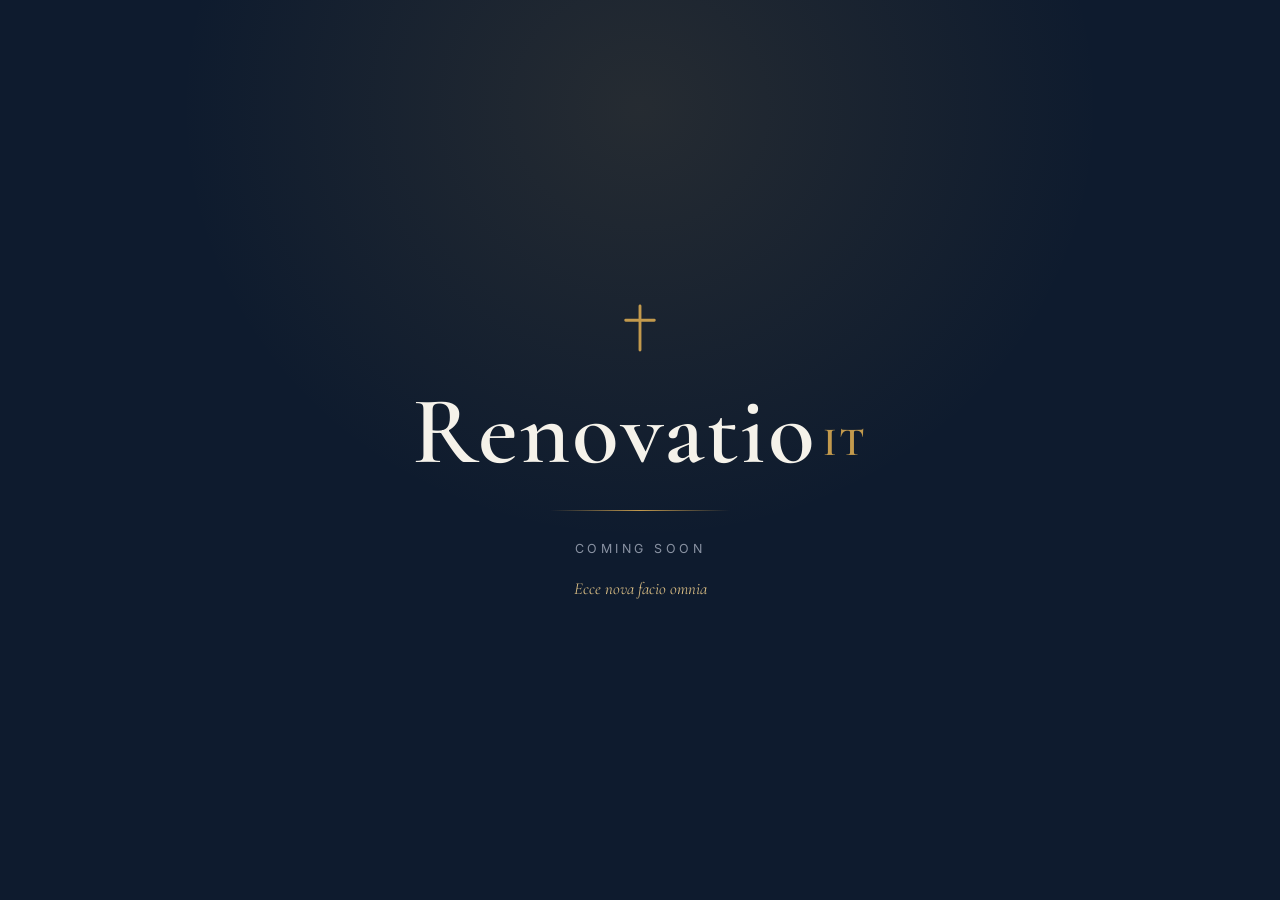
==== index.html @ dec17e8b "Add files via upload" ====
<!DOCTYPE html>
<html lang="en">
<head>
<meta charset="UTF-8">
<meta name="viewport" content="width=device-width, initial-scale=1.0">
<title>Renovatio IT</title>
<link rel="preconnect" href="https://fonts.googleapis.com">
<link rel="preconnect" href="https://fonts.gstatic.com" crossorigin>
<link href="https://fonts.googleapis.com/css2?family=Cormorant+Garamond:wght@500;600&family=Inter:wght@400;500&display=swap" rel="stylesheet">
<style>
  :root{
    --navy:#0e1b2e;
    --navy-deep:#0a1422;
    --slate:#1c2c44;
    --gold:#c39a4d;
    --gold-soft:#d9bd84;
    --paper:#f5f2ea;
    --muted:#8a93a3;
    --line:rgba(195,154,77,.22);
  }
  *{margin:0;padding:0;box-sizing:border-box}
  body{
    font-family:'Inter',system-ui,sans-serif;
    min-height:100vh;background:var(--navy);color:var(--paper);
    display:flex;align-items:center;justify-content:center;
    text-align:center;padding:28px;overflow:hidden;position:relative;
    -webkit-font-smoothing:antialiased;
  }
  body::before{content:"";position:absolute;inset:0;
    background:radial-gradient(ellipse 60% 80% at 50% 12%,rgba(195,154,77,.13),transparent 60%);}
  .stage{position:relative;z-index:1;display:flex;flex-direction:column;align-items:center}
  .mark{width:52px;height:52px;margin-bottom:30px;opacity:0;animation:rise .9s ease .1s forwards}
  .brand{font-family:'Cormorant Garamond',Georgia,serif;font-weight:600;
    font-size:clamp(3rem,11vw,6rem);letter-spacing:.02em;line-height:1;
    opacity:0;animation:rise .9s ease .28s forwards}
  .brand .it{color:var(--gold);font-size:.42em;vertical-align:middle;margin-left:6px;letter-spacing:.06em}
  .rule{width:0;height:1px;background:linear-gradient(90deg,transparent,var(--gold),transparent);
    margin:30px 0;animation:widen 1.1s ease .55s forwards}
  .tag{font-size:.78rem;letter-spacing:.28em;text-transform:uppercase;color:var(--muted);
    opacity:0;animation:rise .9s ease .7s forwards}
  .lat{font-family:'Cormorant Garamond',serif;font-style:italic;color:var(--gold-soft);
    font-size:1.05rem;margin-top:22px;opacity:0;animation:rise .9s ease .9s forwards}
  @keyframes rise{from{opacity:0;transform:translateY(14px)}to{opacity:1;transform:none}}
  @keyframes widen{from{width:0}to{width:180px}}
</style>
</head>
<body>
  <div class="stage">
    <svg class="mark" viewBox="0 0 40 40" fill="none" xmlns="http://www.w3.org/2000/svg">
      <path d="M20 3 L20 37 M9 14 L31 14" stroke="#c39a4d" stroke-width="2.2" stroke-linecap="round"/>
    </svg>
    <h1 class="brand">Renovatio<span class="it">IT</span></h1>
    <div class="rule"></div>
    <p class="tag">Coming soon</p>
    <p class="lat">Ecce nova facio omnia</p>
  </div>
</body>
</html>
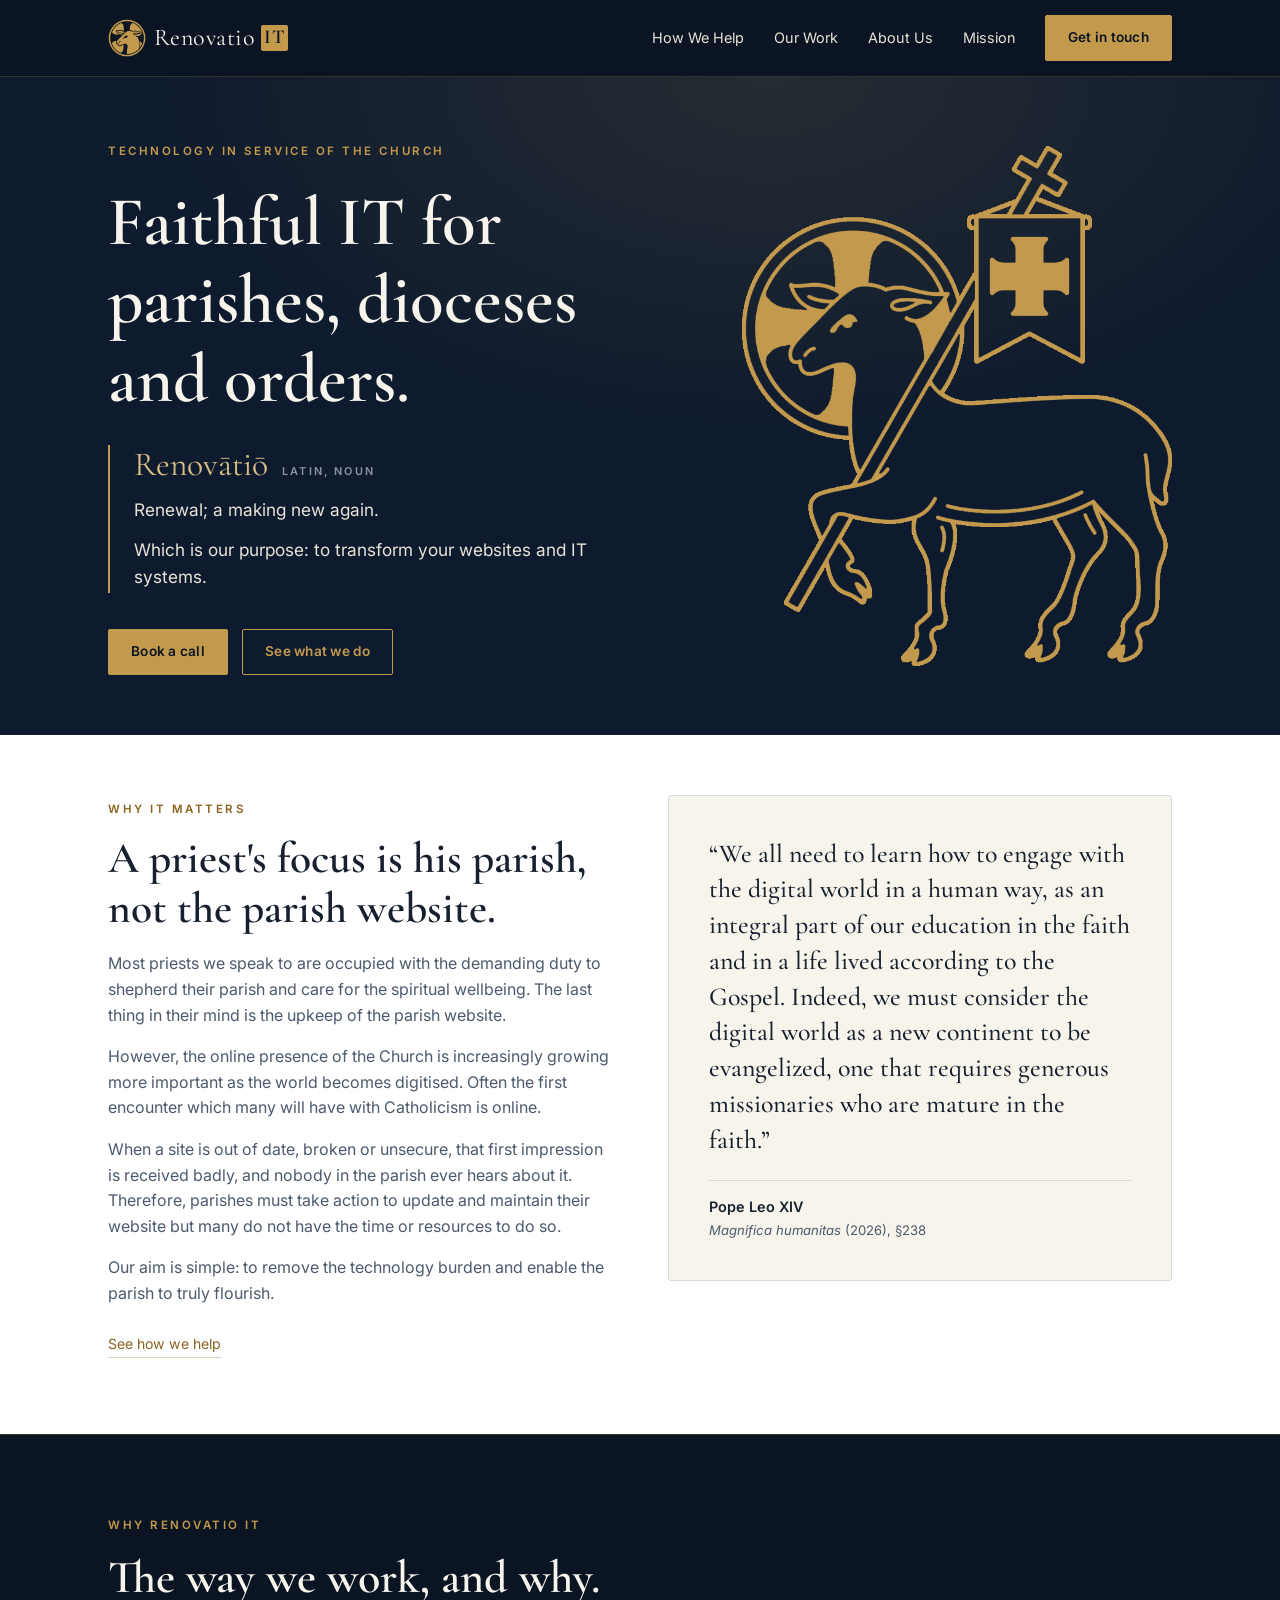
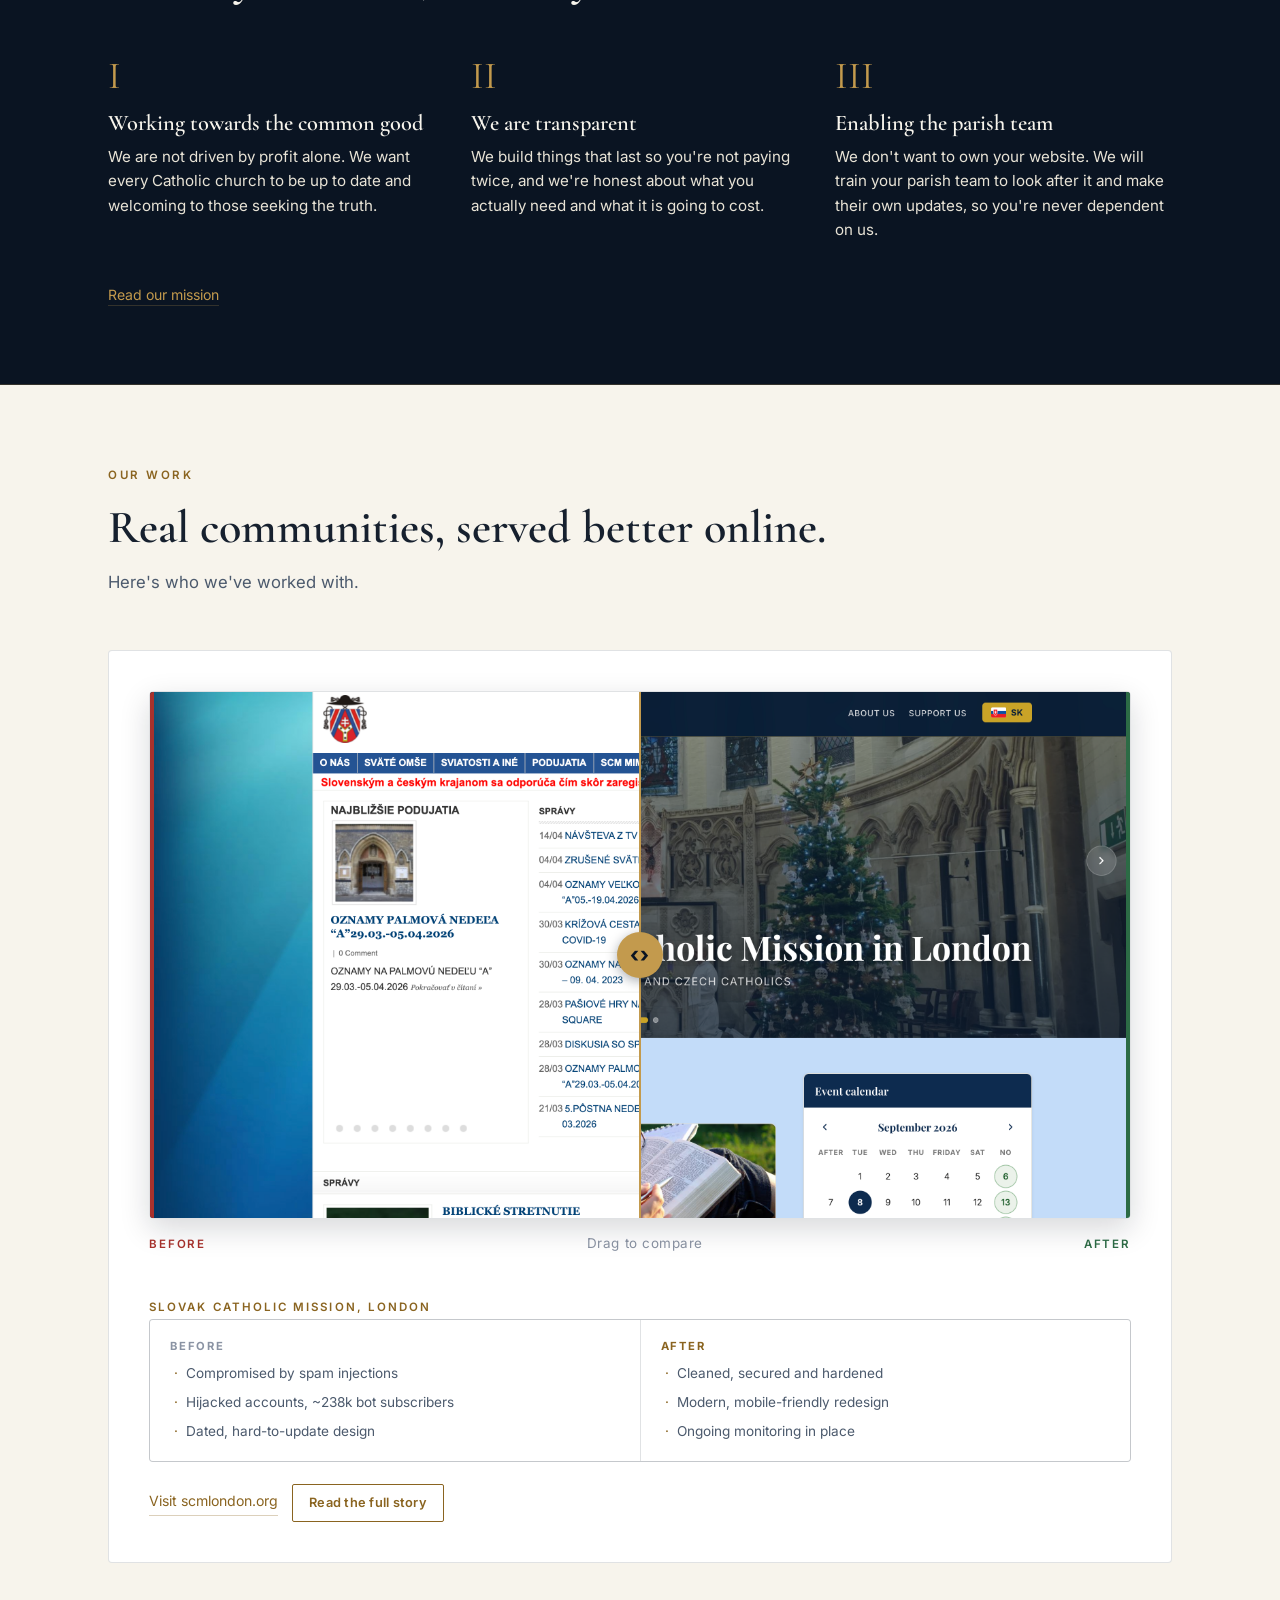
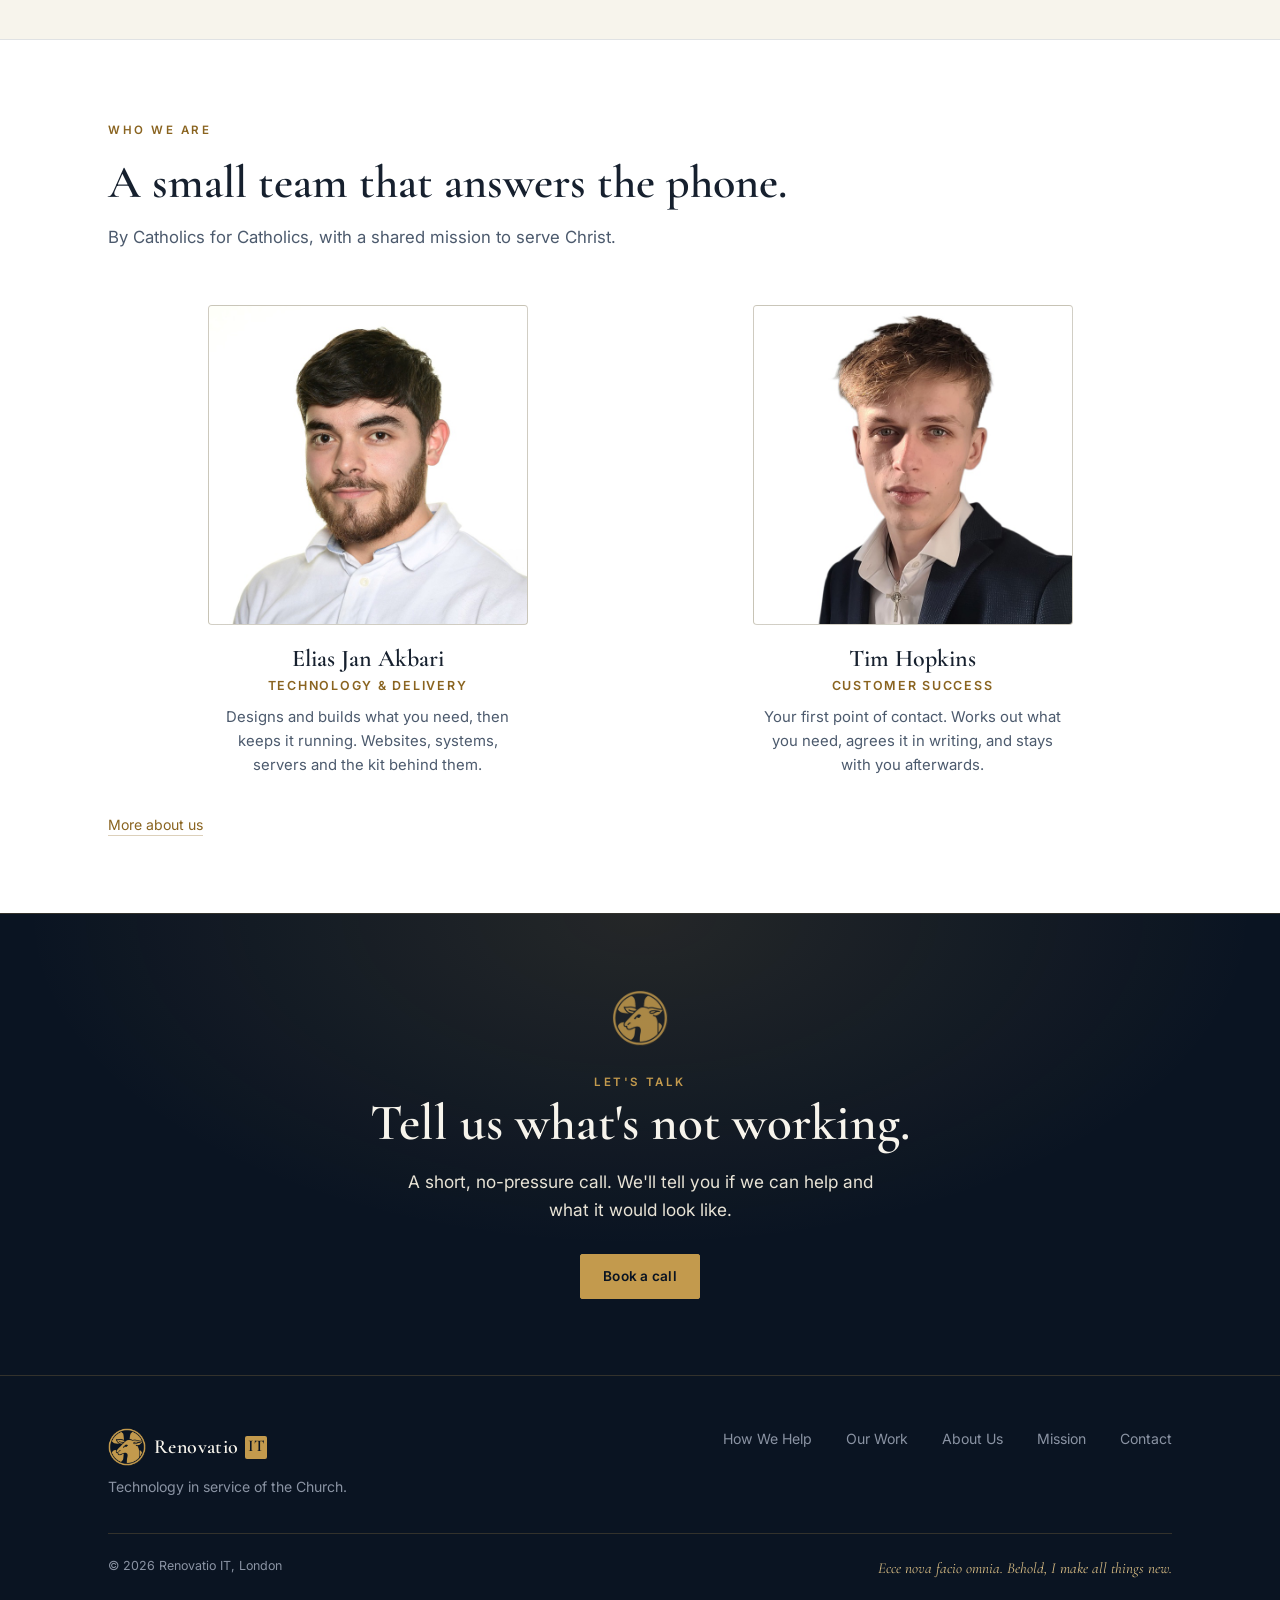
==== commit 4b3f91a9: "Deploy full site" ====
--- a/index.html
+++ b/index.html
@@ -3,56 +3,232 @@
 <head>
 <meta charset="UTF-8">
 <meta name="viewport" content="width=device-width, initial-scale=1.0">
-<title>Renovatio IT</title>
+<title>Renovatio IT | Technology in service of the Church</title>
+<meta name="description" content="Renovatio IT builds and looks after websites and systems for Catholic parishes, dioceses and religious orders.">
+<link rel="icon" href="assets/img/renovatio-mark.png">
 <link rel="preconnect" href="https://fonts.googleapis.com">
 <link rel="preconnect" href="https://fonts.gstatic.com" crossorigin>
-<link href="https://fonts.googleapis.com/css2?family=Cormorant+Garamond:wght@500;600&family=Inter:wght@400;500&display=swap" rel="stylesheet">
-<style>
-  :root{
-    --navy:#0e1b2e;
-    --navy-deep:#0a1422;
-    --slate:#1c2c44;
-    --gold:#c39a4d;
-    --gold-soft:#d9bd84;
-    --paper:#f5f2ea;
-    --muted:#8a93a3;
-    --line:rgba(195,154,77,.22);
-  }
-  *{margin:0;padding:0;box-sizing:border-box}
-  body{
-    font-family:'Inter',system-ui,sans-serif;
-    min-height:100vh;background:var(--navy);color:var(--paper);
-    display:flex;align-items:center;justify-content:center;
-    text-align:center;padding:28px;overflow:hidden;position:relative;
-    -webkit-font-smoothing:antialiased;
-  }
-  body::before{content:"";position:absolute;inset:0;
-    background:radial-gradient(ellipse 60% 80% at 50% 12%,rgba(195,154,77,.13),transparent 60%);}
-  .stage{position:relative;z-index:1;display:flex;flex-direction:column;align-items:center}
-  .mark{width:52px;height:52px;margin-bottom:30px;opacity:0;animation:rise .9s ease .1s forwards}
-  .brand{font-family:'Cormorant Garamond',Georgia,serif;font-weight:600;
-    font-size:clamp(3rem,11vw,6rem);letter-spacing:.02em;line-height:1;
-    opacity:0;animation:rise .9s ease .28s forwards}
-  .brand .it{color:var(--gold);font-size:.42em;vertical-align:middle;margin-left:6px;letter-spacing:.06em}
-  .rule{width:0;height:1px;background:linear-gradient(90deg,transparent,var(--gold),transparent);
-    margin:30px 0;animation:widen 1.1s ease .55s forwards}
-  .tag{font-size:.78rem;letter-spacing:.28em;text-transform:uppercase;color:var(--muted);
-    opacity:0;animation:rise .9s ease .7s forwards}
-  .lat{font-family:'Cormorant Garamond',serif;font-style:italic;color:var(--gold-soft);
-    font-size:1.05rem;margin-top:22px;opacity:0;animation:rise .9s ease .9s forwards}
-  @keyframes rise{from{opacity:0;transform:translateY(14px)}to{opacity:1;transform:none}}
-  @keyframes widen{from{width:0}to{width:180px}}
-</style>
+<link href="https://fonts.googleapis.com/css2?family=Cormorant+Garamond:wght@500;600&family=Inter:wght@400;500;600&display=swap" rel="stylesheet">
+<link rel="stylesheet" href="assets/css/site.css">
 </head>
 <body>
-  <div class="stage">
-    <svg class="mark" viewBox="0 0 40 40" fill="none" xmlns="http://www.w3.org/2000/svg">
-      <path d="M20 3 L20 37 M9 14 L31 14" stroke="#c39a4d" stroke-width="2.2" stroke-linecap="round"/>
-    </svg>
-    <h1 class="brand">Renovatio<span class="it">IT</span></h1>
-    <div class="rule"></div>
-    <p class="tag">Coming soon</p>
-    <p class="lat">Ecce nova facio omnia</p>
+
+<header class="site">
+  <div class="wrap">
+    <nav class="site">
+      <a class="brand" href="index.html">
+        <img class="mark" src="assets/img/renovatio-mark.png" alt="" width="38" height="38">
+        Renovatio<span class="it">IT</span>
+      </a>
+      <div class="navlinks">
+        <a href="how-we-help.html">How We Help</a>
+        <a href="work.html">Our Work</a>
+        <a href="about.html">About Us</a>
+        <a href="mission.html">Mission</a>
+        <a class="btn btn-gold" href="contact.html">Get in touch</a>
+      </div>
+      <button class="menu-btn" aria-label="Menu" aria-controls="navlinks">☰</button>
+    </nav>
   </div>
+</header>
+
+<main>
+
+  <!-- HERO -->
+  <section class="hero">
+    <div class="wrap hero-body">
+      <div class="hero-copy">
+        <span class="eyebrow">Technology in service of the Church</span>
+        <h1>Faithful IT for parishes, dioceses and orders.</h1>
+        <div class="etym">
+          <p class="etym-word">Renovātiō <span class="pos">Latin, noun</span></p>
+          <p class="etym-def">Renewal; a making new again.</p>
+          <p class="etym-note">Which is our purpose: to transform your websites and IT systems.</p>
+        </div>
+        <div class="hero-cta">
+          <a class="btn btn-gold" href="contact.html">Book a call</a>
+          <a class="btn btn-ghost" href="how-we-help.html">See what we do</a>
+        </div>
+      </div>
+      <img class="hero-art" src="assets/img/Agnus-Dei.png"
+           alt="Agnus Dei, the Lamb of God bearing the banner of the Resurrection">
+    </div>
+  </section>
+
+  <!-- WHY IT MATTERS (white) -->
+  <section class="band band--white light band--tight-top">
+    <div class="wrap split">
+      <div class="prose">
+        <span class="eyebrow">Why it matters</span>
+        <h2>A priest's focus is his parish, not the parish website.</h2>
+        <p>Most priests we speak to are occupied with the demanding duty to shepherd their parish and care for the spiritual wellbeing. The last thing in their mind is the upkeep of the parish website.</p>
+        <p>However, the online presence of the Church is increasingly growing more important as the world becomes digitised. Often the first encounter which many will have with Catholicism is online.</p>
+        <p>When a site is out of date, broken or unsecure, that first impression is received badly, and nobody in the parish ever hears about it. Therefore, parishes must take action to update and maintain their website but many do not have the time or resources to do so.</p>
+        <p>Our aim is simple: to remove the technology burden and enable the parish to truly flourish.</p>
+        <a class="visit" href="how-we-help.html">See how we help</a>
+      </div>
+      <figure class="panel quote-card">
+        <blockquote>“We all need to learn how to engage with the digital world in a human way, as an integral part of our education in the faith and in a life lived according to the Gospel. Indeed, we must consider the digital world as a new continent to be evangelized, one that requires generous missionaries who are mature in the faith.”</blockquote>
+        <figcaption class="src">
+          <strong>Pope Leo XIV</strong>
+          <cite>Magnifica humanitas</cite> (2026), §238
+        </figcaption>
+      </figure>
+    </div>
+  </section>
+
+  <!-- WHY (navy) -->
+  <section class="band band--deep section-crosses">
+    <div class="wrap">
+      <div class="sec-head">
+        <span class="eyebrow">Why Renovatio IT</span>
+        <h2>The way we work, and why.</h2>
+      </div>
+      <div class="grid-3">
+        <div class="why-item">
+          <div class="n">I</div>
+          <h3>Working towards the common good</h3>
+          <p>We are not driven by profit alone. We want every Catholic church to be up to date and welcoming to those seeking the truth.</p>
+        </div>
+        <div class="why-item">
+          <div class="n">II</div>
+          <h3>We are transparent</h3>
+          <p>We build things that last so you're not paying twice, and we're honest about what you actually need and what it is going to cost.</p>
+        </div>
+        <div class="why-item">
+          <div class="n">III</div>
+          <h3>Enabling the parish team</h3>
+          <p>We don't want to own your website. We will train your parish team to look after it and make their own updates, so you're never dependent on us.</p>
+        </div>
+      </div>
+      <p class="sec-more"><a class="visit" href="mission.html">Read our mission</a></p>
+    </div>
+  </section>
+
+  <!-- WORK TEASER (paper) -->
+  <section class="band band--paper light">
+    <div class="wrap">
+      <div class="sec-head sec-head--wide">
+        <span class="eyebrow">Our work</span>
+        <h2>Real communities, served better online.</h2>
+        <p>Here's who we've worked with.</p>
+      </div>
+      <div class="case case--shots">
+        <figure class="reveal" data-reveal>
+          <div class="reveal-frame">
+            <img src="assets/img/scm-slovakia.png" alt="The Slovak Catholic Mission website after the rebuild: a clear layout with a photograph of the church, parish news and an events calendar." width="2880" height="1550" loading="lazy">
+            <img class="reveal-old" src="assets/img/old-scm-second-v.png" alt="The same website before the rebuild: a cluttered blue layout with a scrolling red notice and three competing sidebars." width="2880" height="1550" loading="lazy">
+            <input class="reveal-range" type="range" min="0" max="100" value="50" step="0.1"
+                   aria-label="Drag to compare the old Slovak Catholic Mission website with the rebuilt one">
+            <div class="reveal-divider" aria-hidden="true"><span class="reveal-grip">&#8249;&#8250;</span></div>
+          </div>
+          <figcaption class="reveal-legend">
+            <span class="when--before">Before</span>
+            <span class="reveal-hint">Drag to compare</span>
+            <span class="when--after">After</span>
+          </figcaption>
+        </figure>
+        <div>
+          <span class="org">Slovak Catholic Mission, London</span>
+          <!-- PLACEHOLDER: Fr. Tibor quote – uncomment when real quote is received
+          <blockquote>”Placeholder”</blockquote>
+          <p class=”attrib”><strong>Fr. Tibor</strong>, Slovak Catholic Mission</p>
+          -->
+          <div class="ba">
+            <div class="before">
+              <h4>Before</h4>
+              <ul>
+                <li>Compromised by spam injections</li>
+                <li>Hijacked accounts, ~238k bot subscribers</li>
+                <li>Dated, hard-to-update design</li>
+              </ul>
+            </div>
+            <div class="after">
+              <h4>After</h4>
+              <ul>
+                <li>Cleaned, secured and hardened</li>
+                <li>Modern, mobile-friendly redesign</li>
+                <li>Ongoing monitoring in place</li>
+              </ul>
+            </div>
+          </div>
+          <div class="links">
+            <a class="visit" href="https://www.scmlondon.org/" target="_blank" rel="noopener">Visit scmlondon.org</a>
+            <a class="btn btn-ghost" href="work.html" style="padding:8px 16px;font-size:.8rem">Read the full story</a>
+          </div>
+        </div>
+      </div>
+    </div>
+  </section>
+
+  <!-- TEAM (white) -->
+  <section class="band band--white light">
+    <div class="wrap">
+      <div class="sec-head sec-head--wide">
+        <span class="eyebrow">Who we are</span>
+        <h2>A small team that answers the phone.</h2>
+        <p>By Catholics for Catholics, with a shared mission to serve Christ.</p>
+      </div>
+      <div class="grid-2">
+        <div class="member">
+          <div class="avatar">
+            <img src="assets/img/elias-jan-akbari.jpg" alt="Elias Jan Akbari" width="720" height="720" loading="lazy">
+          </div>
+          <h3>Elias Jan Akbari</h3>
+          <div class="role">Technology &amp; Delivery</div>
+          <p>Designs and builds what you need, then keeps it running. Websites, systems, servers and the kit behind them.</p>
+        </div>
+        <div class="member">
+          <div class="avatar">
+            <img src="assets/img/tim-hopkins.jpg" alt="Tim Hopkins" width="720" height="720" loading="lazy">
+          </div>
+          <h3>Tim Hopkins</h3>
+          <div class="role">Customer Success</div>
+          <p>Your first point of contact. Works out what you need, agrees it in writing, and stays with you afterwards.</p>
+        </div>
+      </div>
+      <p style="margin-top:34px"><a class="visit" href="about.html">More about us</a></p>
+    </div>
+  </section>
+
+  <!-- CTA -->
+  <section class="band cta-band">
+    <div class="wrap">
+      <img class="cta-mark" src="assets/img/renovatio-mark.png" alt="">
+      <span class="eyebrow">Let's talk</span>
+      <h2>Tell us what's not working.</h2>
+      <p>A short, no-pressure call. We'll tell you if we can help and what it would look like.</p>
+      <a class="btn btn-gold" href="contact.html">Book a call</a>
+    </div>
+  </section>
+
+</main>
+
+<footer class="site">
+  <div class="wrap">
+    <div class="foot-grid">
+      <div>
+        <a class="brand serif" href="index.html">
+          <img class="mark" src="assets/img/renovatio-mark.png" alt="">
+          Renovatio<span class="it">IT</span>
+        </a>
+        <p class="foot-tag">Technology in service of the Church.</p>
+      </div>
+      <div class="foot-nav">
+        <a href="how-we-help.html">How We Help</a>
+        <a href="work.html">Our Work</a>
+        <a href="about.html">About Us</a>
+        <a href="mission.html">Mission</a>
+        <a href="contact.html">Contact</a>
+      </div>
+    </div>
+    <div class="foot-note">
+      <span>© 2026 Renovatio IT, London</span>
+      <span class="lat">Ecce nova facio omnia. Behold, I make all things new.</span>
+    </div>
+  </div>
+</footer>
+
+<script src="assets/js/site.js"></script>
 </body>
 </html>
--- a/assets/css/site.css
+++ b/assets/css/site.css
@@ -0,0 +1,397 @@
+/* Renovatio IT shared stylesheet */
+
+:root{
+  --navy:#0e1b2e;
+  --navy-deep:#0a1422;
+  --slate:#1c2c44;
+  --gold:#c39a4d;
+  --gold-soft:#d9bd84;
+  --gold-ink:#8a6420;        /* accessible gold for light backgrounds */
+  --paper:#f7f4ec;
+  --white:#ffffff;
+  --ink:#16202e;
+  --ink-soft:#4c5a6d;
+  --muted:#8a93a3;
+  --line:rgba(195,154,77,.22);
+  --line-light:rgba(22,32,46,.13);
+  --flag-bad:#a8322d;         /* before / problem, on light backgrounds */
+  --flag-good:#2c6b45;        /* after / resolved, on light backgrounds */
+  --flag-bad-soft:#e08a83;    /* same pair, legible on navy */
+  --flag-good-soft:#7cbf98;
+}
+
+*{margin:0;padding:0;box-sizing:border-box}
+html{scroll-behavior:smooth}
+body{
+  font-family:'Inter',system-ui,sans-serif;
+  background:var(--navy);color:var(--paper);
+  line-height:1.6;-webkit-font-smoothing:antialiased;
+}
+img{display:block;max-width:100%}
+a{color:inherit;text-decoration:none}
+h1,h2,h3,.serif{font-family:'Cormorant Garamond',Georgia,serif;font-weight:600;line-height:1.14}
+.wrap{max-width:1120px;margin:0 auto;padding:0 28px}
+.eyebrow{font-size:.72rem;letter-spacing:.22em;text-transform:uppercase;color:var(--gold);font-weight:600}
+:focus-visible{outline:2px solid var(--gold);outline-offset:3px}
+
+/* ---------- NAV ---------- */
+header.site{position:sticky;top:0;z-index:50;background:rgba(10,20,34,.9);backdrop-filter:blur(10px);border-bottom:1px solid var(--line)}
+nav.site{display:flex;align-items:center;justify-content:space-between;height:76px}
+.brand{display:flex;align-items:center;gap:0;font-family:'Cormorant Garamond',serif;font-size:1.5rem;letter-spacing:.02em;color:var(--paper)}
+.brand .mark{width:38px;height:38px;flex:none;margin-right:8px}
+.brand .it{font-size:.82em;font-weight:600;letter-spacing:.02em;
+  color:var(--navy-deep);background:var(--gold);padding:2px 3px 3px;border-radius:2px;margin-left:6px;line-height:1.05}
+.navlinks{display:flex;gap:30px;align-items:center;font-size:.9rem}
+/* :not(.btn) so the nav's own link colour doesn't outrank .btn-gold's navy text */
+.navlinks a:not(.btn){color:var(--paper-dim,#e8e3d6);transition:color .2s}
+.navlinks a:not(.btn):hover{color:var(--gold)}
+.navlinks a.is-active:not(.btn){color:var(--gold);border-bottom:1px solid var(--gold);padding-bottom:3px}
+.menu-btn{display:none;background:none;border:0;color:var(--paper);font-size:1.4rem;cursor:pointer;line-height:1}
+
+.btn{display:inline-block;padding:11px 22px;border-radius:2px;font-size:.85rem;font-weight:600;letter-spacing:.02em;transition:background .2s,border-color .2s,color .2s;border:1px solid var(--gold);cursor:pointer}
+.btn-gold{background:var(--gold);color:var(--navy-deep)}
+.btn-gold:hover{background:var(--gold-soft);border-color:var(--gold-soft)}
+.btn-ghost{color:var(--gold);background:transparent}
+.btn-ghost:hover{background:rgba(195,154,77,.12)}
+
+/* ---------- BANDS ---------- */
+.band{padding:76px 0}
+.band--deep{background:var(--navy-deep);border-top:1px solid var(--line);border-bottom:1px solid var(--line)}
+.band--white{background:var(--white);color:var(--ink)}
+.band--paper{background:var(--paper);color:var(--ink);position:relative;isolation:isolate}
+.band--paper::after{
+  content:"";position:absolute;inset:0;z-index:-1;pointer-events:none;
+  background-image:url('../img/renovatio-cross-tile-dark.png');
+  background-size:200px 200px;background-repeat:repeat;background-attachment:fixed;
+  opacity:.4;
+}
+.band--white + .band--paper,.band--paper + .band--white{border-top:1px solid var(--line-light)}
+.band--tight-top{padding-top:60px}
+.band--tight{padding-top:52px;padding-bottom:52px}
+
+/* tiled cross pattern over a band's own background. The tile rides on a
+   low-opacity layer behind the content so it reads as texture rather than
+   competing with the text; url() is relative to this stylesheet, not the page. */
+.section-crosses{position:relative;isolation:isolate}
+.section-crosses::after{
+  content:"";position:absolute;inset:0;z-index:-1;pointer-events:none;
+  background-image:url('../img/renovatio-cross-tile-light.png');
+  background-size:200px 200px;background-repeat:repeat;background-attachment:fixed;
+  opacity:.07;
+}
+/* dark tile for the cream and white bands; the band supplies its own colour */
+.section-crosses--dark::after{background-image:url('../img/renovatio-cross-tile-dark.png');background-attachment:fixed;opacity:.4}
+.band--deep.section-crosses::after{opacity:.3}
+
+.sec-head{max-width:60ch;margin-bottom:54px}
+.sec-head--wide{max-width:none}
+.sec-head h2{font-size:clamp(2rem,3.6vw,2.9rem);margin:14px 0 16px}
+.sec-head p{color:#e8e3d6;font-size:1.05rem}
+
+/* light-band overrides */
+.light .eyebrow{color:var(--gold-ink)}
+.light .sec-head p,.light p{color:var(--ink-soft)}
+.light h1,.light h2,.light h3{color:var(--ink)}
+.light .btn-ghost{color:var(--gold-ink);border-color:var(--gold-ink)}
+.light .btn-ghost:hover{background:rgba(138,100,32,.08)}
+.light .btn-gold{background:var(--gold-ink);border-color:var(--gold-ink);color:#fff}
+.light .btn-gold:hover{background:#6f5019;border-color:#6f5019}
+
+/* ---------- PAGE HEADER (inner pages) ---------- */
+.page-head{position:relative;padding:76px 0 64px;overflow:hidden;border-bottom:1px solid var(--line)}
+.page-head::before{content:"";position:absolute;inset:0;background:radial-gradient(ellipse 60% 100% at 80% 0%,rgba(195,154,77,.14),transparent 62%)}
+.page-head .wrap{position:relative;display:flex;align-items:center;justify-content:space-between;gap:40px}
+.page-head h1{font-size:clamp(2.3rem,4.6vw,3.5rem);margin:14px 0 14px}
+.page-head p{color:#e8e3d6;font-size:1.08rem;max-width:52ch}
+.page-head .watermark{width:150px;flex:none;opacity:.28}
+
+/* ---------- HOME HERO ---------- */
+.hero{position:relative;padding:60px 0;overflow:hidden}
+.hero::before{content:"";position:absolute;inset:0;background:radial-gradient(ellipse 80% 90% at 60% 0%,rgba(195,154,77,.13),transparent 62%)}
+/* copy left, Agnus Dei right, so the hero fills the wrap instead of leaving
+   the right half empty */
+.hero-body{position:relative;display:grid;grid-template-columns:1.05fr .95fr;gap:48px;align-items:center}
+.hero h1{font-size:clamp(2.6rem,5.4vw,4.4rem);margin:20px 0 26px;max-width:22ch}
+.hero p.lede{font-size:1.18rem;color:#e8e3d6;max-width:54ch;margin-bottom:36px}
+.hero-cta{display:flex;gap:14px;flex-wrap:wrap}
+
+/* the brand name glossed like a dictionary entry, standing in for a lede */
+.etym{border-left:2px solid var(--gold);padding:2px 0 2px 24px;margin-bottom:36px;max-width:50ch}
+.etym-word{font-family:'Cormorant Garamond',serif;font-size:2.1rem;line-height:1.1;
+  color:var(--gold-soft);display:flex;align-items:baseline;gap:14px;flex-wrap:wrap}
+.etym-word .pos{font-family:'Inter',system-ui,sans-serif;font-size:.68rem;letter-spacing:.2em;
+  text-transform:uppercase;color:var(--muted);font-weight:600}
+.etym-def{font-size:1.08rem;color:#e8e3d6;margin-top:12px}
+.etym-note{font-size:1.08rem;color:#e8e3d6;margin-top:12px}
+.hero-art{width:100%;max-width:430px;height:auto;justify-self:end}
+
+/* ---------- FACTS STRIP ---------- */
+.facts{border-top:1px solid var(--line);border-bottom:1px solid var(--line);background:var(--navy-deep)}
+.facts .wrap{display:grid;grid-template-columns:repeat(3,1fr);gap:38px;padding-top:30px;padding-bottom:30px}
+/* rule sits centred in the 38px gutter without shifting the text */
+.facts .fact + .fact{border-left:1px solid var(--line);margin-left:-19px;padding-left:19px}
+.facts .label{display:block;font-size:.72rem;letter-spacing:.2em;text-transform:uppercase;
+  color:var(--gold);font-weight:600;margin-bottom:9px}
+.facts .fact p{font-family:'Cormorant Garamond',serif;font-size:1.15rem;line-height:1.3;color:#e8e3d6}
+
+/* ---------- CARDS ---------- */
+.grid-2{display:grid;grid-template-columns:1fr 1fr;gap:26px}
+.grid-3{display:grid;grid-template-columns:repeat(3,1fr);gap:26px}
+.card{background:linear-gradient(165deg,var(--slate),rgba(14,27,46,.6));border:1px solid var(--line);border-radius:4px;padding:38px 34px;transition:border-color .25s}
+.card:hover{border-color:rgba(195,154,77,.5)}
+.card .tag{font-size:.72rem;letter-spacing:.16em;text-transform:uppercase;color:var(--gold);font-weight:600}
+.card h3{font-size:1.8rem;margin:12px 0 14px}
+.card p{color:#e8e3d6;margin-bottom:20px}
+.card ul{list-style:none;display:flex;flex-direction:column;gap:11px}
+.card li{padding-left:26px;position:relative;font-size:.94rem;color:#e8e3d6}
+.card li::before{content:"✦";position:absolute;left:0;color:var(--gold);font-size:.8rem;top:2px}
+
+.light .card{background:var(--white);border-color:var(--line-light);box-shadow:0 1px 2px rgba(22,32,46,.05)}
+.light .card:hover{border-color:rgba(138,100,32,.45)}
+.light .card .tag{color:var(--gold-ink)}
+.light .card p,.light .card li{color:var(--ink-soft)}
+.light .card li::before{color:var(--gold-ink)}
+.band--white.light .card{background:var(--paper)}
+
+/* ---------- NUMBERED / REASON ITEMS ---------- */
+.why-item .n{font-family:'Cormorant Garamond',serif;font-size:2.4rem;color:var(--gold);line-height:1}
+.why-item h3{font-size:1.4rem;margin:14px 0 10px}
+.why-item p{color:#e8e3d6;font-size:.95rem}
+.light .why-item .n{color:var(--gold-ink)}
+.light .why-item p{color:var(--ink-soft)}
+
+.steps{counter-reset:step;display:flex;flex-direction:column;gap:0}
+.step{display:grid;grid-template-columns:64px 1fr;gap:26px;padding:28px 0;border-top:1px solid var(--line-light)}
+.step:last-child{border-bottom:1px solid var(--line-light)}
+.step .num{font-family:'Cormorant Garamond',serif;font-size:2rem;color:var(--gold-ink);line-height:1}
+.step h3{font-size:1.35rem;margin-bottom:8px}
+.step p{color:var(--ink-soft);font-size:.97rem;max-width:62ch}
+
+/* ---------- CASE STUDY ---------- */
+.case{display:grid;grid-template-columns:.85fr 1.15fr;gap:48px;align-items:center;
+  border:1px solid var(--line);border-radius:4px;padding:40px;background:linear-gradient(160deg,var(--slate),rgba(14,27,46,.55))}
+.light .case{background:var(--white);border-color:var(--line-light)}
+.band--white.light .case{background:var(--paper)}
+/* case study with before/after screenshots stacks instead of splitting */
+.case--shots{grid-template-columns:1fr;gap:38px}
+
+/* ---------- BEFORE / AFTER REVEAL SLIDER ---------- */
+/* --pos is the divider position. JS syncs it to the range input; the 50%
+   default means the comparison still reads if JS never runs. */
+.reveal{--pos:50%;margin:0}
+.reveal-frame{position:relative;aspect-ratio:2880/1550;border-radius:4px;overflow:hidden;
+  border:1px solid var(--line);box-shadow:0 10px 30px rgba(10,20,34,.16)}
+.light .reveal-frame{border-color:var(--line-light)}
+.reveal-frame img{position:absolute;inset:0;width:100%;height:100%;object-fit:cover}
+.reveal-old{clip-path:inset(0 calc(100% - var(--pos)) 0 0)}
+
+/* red edge marks the old site, green edge the rebuilt one */
+.reveal-frame::before,.reveal-frame::after{content:"";position:absolute;top:0;bottom:0;width:4px;z-index:3}
+.reveal-frame::before{left:0;background:var(--flag-bad)}
+.reveal-frame::after{right:0;background:var(--flag-good)}
+
+.reveal-divider{position:absolute;top:0;bottom:0;left:var(--pos);width:2px;
+  background:var(--gold);transform:translateX(-1px);z-index:4;pointer-events:none}
+.reveal-grip{position:absolute;top:50%;left:50%;transform:translate(-50%,-50%);
+  width:46px;height:46px;border-radius:50%;background:var(--gold);color:var(--navy-deep);
+  display:flex;align-items:center;justify-content:center;
+  font-size:1.35rem;font-weight:700;letter-spacing:.06em;line-height:1;
+  box-shadow:0 3px 12px rgba(10,20,34,.35)}
+
+/* the real control: full-bleed range input with an invisible thumb, so a click
+   or drag anywhere in the frame moves the divider */
+.reveal-range{position:absolute;inset:0;width:100%;height:100%;margin:0;z-index:5;
+  -webkit-appearance:none;appearance:none;background:transparent;cursor:ew-resize}
+.reveal-range::-webkit-slider-thumb{-webkit-appearance:none;width:46px;height:46px;
+  border-radius:50%;background:transparent;border:0;cursor:ew-resize}
+.reveal-range::-moz-range-thumb{width:46px;height:46px;border:0;border-radius:50%;
+  background:transparent;cursor:ew-resize}
+.reveal-range::-moz-range-track{background:transparent;border:0}
+.reveal-range:focus{outline:none}
+.reveal-range:focus-visible + .reveal-divider .reveal-grip{outline:3px solid var(--gold);outline-offset:3px}
+
+.reveal-legend{display:flex;align-items:baseline;justify-content:space-between;gap:16px;margin-top:14px;
+  font-size:.72rem;letter-spacing:.16em;text-transform:uppercase;font-weight:600}
+.reveal-legend .when--before{color:var(--flag-bad-soft)}
+.reveal-legend .when--after{color:var(--flag-good-soft)}
+.light .reveal-legend .when--before{color:var(--flag-bad)}
+.light .reveal-legend .when--after{color:var(--flag-good)}
+.reveal-hint{letter-spacing:.04em;text-transform:none;font-weight:400;font-size:.84rem;color:var(--muted)}
+.case .org{font-size:.72rem;letter-spacing:.18em;text-transform:uppercase;color:var(--gold);font-weight:600}
+.light .case .org{color:var(--gold-ink)}
+.case blockquote{font-family:'Cormorant Garamond',serif;font-size:1.6rem;line-height:1.34;margin:16px 0 18px;font-weight:500}
+.case .attrib{font-size:.92rem;color:#e8e3d6;margin-bottom:24px}
+.light .case .attrib{color:var(--ink-soft)}
+.case .attrib strong{color:inherit;font-weight:600}
+.ba{display:grid;grid-template-columns:1fr 1fr;gap:1px;background:var(--line);border:1px solid var(--line);border-radius:4px;overflow:hidden;margin-bottom:22px}
+.ba > div{background:var(--navy-deep);padding:18px 20px}
+.light .ba{background:var(--line-light);border-color:var(--line-light)}
+.light .ba > div{background:var(--white)}
+.band--white.light .ba > div{background:var(--paper)}
+.ba h4{font-size:.7rem;letter-spacing:.16em;text-transform:uppercase;margin-bottom:8px}
+.ba .before h4{color:var(--muted)}
+.ba .after h4{color:var(--gold)}
+.light .ba .after h4{color:var(--gold-ink)}
+.ba ul{list-style:none;display:flex;flex-direction:column;gap:7px}
+.ba li{font-size:.85rem;color:#e8e3d6;padding-left:16px;position:relative}
+.light .ba li{color:var(--ink-soft)}
+.ba li::before{content:"·";position:absolute;left:4px;color:var(--gold)}
+.light .ba li::before{color:var(--gold-ink)}
+.case .links{display:flex;gap:14px;flex-wrap:wrap;align-items:center}
+.visit{font-size:.88rem;color:var(--gold);border-bottom:1px solid var(--line);padding-bottom:2px;transition:border-color .2s}
+.visit:hover{border-color:var(--gold)}
+.light .visit{color:var(--gold-ink);border-color:rgba(138,100,32,.3)}
+.light .visit:hover{border-color:var(--gold-ink)}
+
+/* ---------- TEAM ---------- */
+.member{text-align:center}
+.member .avatar{aspect-ratio:1;max-width:320px;border-radius:4px;border:1px solid var(--line);overflow:hidden;
+  background:linear-gradient(160deg,#223453,#0c1626);display:flex;align-items:center;justify-content:center;margin:0 auto 20px}
+.light .member .avatar{background:linear-gradient(160deg,#efe9dc,#e2dbc9);border-color:var(--line-light)}
+.member .avatar img{width:100%;height:100%;object-fit:cover;object-position:center top}
+.member .avatar span{font-family:'Cormorant Garamond',serif;font-size:2.6rem;color:var(--gold);opacity:.9}
+.light .member .avatar span{color:var(--gold-ink)}
+.member h3{font-size:1.5rem;margin-bottom:4px}
+.member .role{font-size:.78rem;letter-spacing:.14em;text-transform:uppercase;color:var(--gold);font-weight:600;margin-bottom:10px}
+.light .member .role{color:var(--gold-ink)}
+.member p{font-size:.93rem;color:#e8e3d6;max-width:34ch;margin:0 auto}
+.light .member p{color:var(--ink-soft)}
+.member .patron{margin-top:12px;font-family:'Cormorant Garamond',serif;font-style:italic;
+  font-size:1.02rem;color:var(--gold-soft)}
+.light .member .patron{color:var(--gold-ink)}
+
+/* ---------- PERSONAL REFERENCES ---------- */
+/* a quote with the referee's face and relation beneath it, rather than an
+   organisation, since these vouch for the people not the work */
+.ref{display:flex;flex-direction:column;gap:24px;padding:34px 32px;border-radius:4px;
+  background:var(--white);border:1px solid var(--line-light);box-shadow:0 1px 2px rgba(22,32,46,.05)}
+.band--white.light .ref{background:var(--paper)}
+.ref blockquote{flex:1;font-family:'Cormorant Garamond',serif;font-size:1.3rem;line-height:1.4;font-weight:500}
+.ref figcaption{display:flex;align-items:center;gap:16px;
+  border-top:1px solid var(--line-light);padding-top:20px}
+.ref-face{width:58px;height:58px;flex:none;border-radius:50%;object-fit:cover;object-position:center top}
+.ref figcaption strong{display:block;font-size:.98rem;font-weight:600;color:var(--ink)}
+.ref-who{display:block;font-size:.88rem;color:var(--ink-soft);margin:1px 0 5px}
+.ref-rel{display:block;font-size:.72rem;letter-spacing:.16em;text-transform:uppercase;color:var(--gold-ink);font-weight:600}
+
+/* ---------- ENDORSEMENT ---------- */
+.endorse{display:flex;align-items:center;gap:20px;max-width:660px;margin:56px auto 0;
+  padding:22px 28px;border:1px solid var(--line);border-radius:4px;background:rgba(255,255,255,.04)}
+.light .endorse{border-color:var(--line-light);background:var(--white)}
+.band--white.light .endorse{background:var(--paper)}
+.endorse img{width:46px;flex:none}
+.endorse p{font-size:.95rem;margin:0}
+.endorse .who{display:block;font-size:.72rem;letter-spacing:.16em;text-transform:uppercase;
+  color:var(--gold);font-weight:600;margin-bottom:6px}
+.light .endorse .who{color:var(--gold-ink)}
+
+/* ---------- SPLIT / PANEL ---------- */
+.split{display:grid;grid-template-columns:1fr 1fr;gap:56px;align-items:center}
+.panel{border:1px solid var(--line);border-radius:4px;padding:40px;background:linear-gradient(160deg,var(--slate),var(--navy-deep))}
+.light .panel{background:var(--white);border-color:var(--line-light)}
+.band--white.light .panel{background:var(--paper)}
+.panel h3{font-size:1.6rem;margin-bottom:14px;color:var(--gold-soft)}
+.light .panel h3{color:var(--gold-ink)}
+.panel p{color:#e8e3d6;font-size:.96rem;margin-bottom:14px}
+.light .panel p{color:var(--ink-soft)}
+.badge{display:inline-block;margin-top:8px;font-size:.72rem;letter-spacing:.14em;text-transform:uppercase;color:var(--gold);border:1px solid var(--line);padding:6px 12px;border-radius:2px}
+.light .badge{color:var(--gold-ink);border-color:rgba(138,100,32,.35)}
+.prose h2{font-size:clamp(2rem,3.4vw,2.8rem);margin:14px 0 18px}
+.prose p{margin-bottom:16px;max-width:64ch}
+.prose .visit{display:inline-block;margin-top:10px}
+/* section-level "read more" link, sitting below a grid rather than inside prose */
+.sec-more{margin-top:40px}
+
+/* prose with no panel beside it: fill the whole wrap by putting the heading in
+   its own column, so the body keeps a readable measure instead of one long line */
+/* one wide column, heading and body stacked together. --solo sits flush with
+   the wrap's left edge so it lines up with the rest of the page; --center
+   is the same column centred instead. */
+.prose--solo,.prose--center{max-width:820px}
+.prose--center{margin:0 auto}
+.prose--solo p,.prose--solo .pull,
+.prose--center p,.prose--center .pull{max-width:none}
+
+.prose--wide{display:grid;grid-template-columns:.85fr 1.15fr;gap:56px;align-items:start}
+.prose--wide .prose-head h2{margin-bottom:0}
+.prose--wide .prose-body > :last-child{margin-bottom:0}
+.prose--wide p,.prose--wide .pull{max-width:none}
+
+/* pull-quote card (papal quotation) */
+.quote-card{align-self:start}
+.quote-card blockquote{font-family:'Cormorant Garamond',serif;font-size:clamp(1.3rem,2.1vw,1.62rem);
+  line-height:1.38;font-weight:500;margin-bottom:22px}
+.quote-card .src{font-size:.82rem;line-height:1.55;color:var(--ink-soft);
+  border-top:1px solid var(--line-light);padding-top:15px}
+.quote-card .src strong{display:block;font-weight:600;color:var(--ink);font-size:.9rem;margin-bottom:2px}
+.quote-card .src cite{font-style:italic}
+.pull{font-family:'Cormorant Garamond',serif;font-size:clamp(1.7rem,3vw,2.3rem);line-height:1.34;
+  border-left:2px solid var(--gold-ink);padding:6px 0 6px 26px;margin:34px 0;max-width:36ch}
+.light .pull{color:var(--ink)}
+
+/* ---------- CONTACT ---------- */
+.contact-grid{display:grid;grid-template-columns:1fr 1fr;gap:56px;align-items:start}
+.field{margin-bottom:20px;display:block}
+.field span{display:block;font-size:.8rem;letter-spacing:.08em;text-transform:uppercase;color:var(--ink-soft);margin-bottom:7px;font-weight:600}
+.field input,.field textarea,.field select{
+  width:100%;font-family:inherit;font-size:.97rem;color:var(--ink);background:var(--white);
+  border:1px solid var(--line-light);border-radius:3px;padding:12px 14px}
+.field textarea{min-height:150px;resize:vertical}
+.field input:focus,.field textarea:focus,.field select:focus{border-color:var(--gold-ink);outline:none;box-shadow:0 0 0 3px rgba(138,100,32,.13)}
+.form-note{font-size:.82rem;line-height:1.55;color:var(--ink-soft);margin-top:18px;max-width:52ch}
+.detail-list{list-style:none;display:flex;flex-direction:column;gap:22px;margin-top:8px}
+.detail-list dt{font-size:.75rem;letter-spacing:.16em;text-transform:uppercase;color:var(--gold-ink);font-weight:600;margin-bottom:5px}
+.detail-list dd{font-size:1.02rem}
+.faq{border-top:1px solid var(--line-light);padding:22px 0}
+.faq:last-child{border-bottom:1px solid var(--line-light)}
+.faq h3{font-size:1.25rem;margin-bottom:7px}
+.faq p{color:var(--ink-soft);font-size:.97rem;max-width:64ch}
+
+/* ---------- CTA BAND ---------- */
+.cta-band{text-align:center;background:radial-gradient(ellipse 80% 120% at 50% 0%,rgba(195,154,77,.14),transparent 60%),var(--navy-deep);border-top:1px solid var(--line)}
+.cta-band h2{font-size:clamp(2.2rem,4vw,3.2rem);margin-bottom:16px}
+.cta-band p{color:#e8e3d6;max-width:46ch;margin:0 auto 30px;font-size:1.08rem}
+.cta-band .cta-mark{width:56px;margin:0 auto 22px;opacity:.85}
+
+/* ---------- FOOTER ---------- */
+footer.site{background:var(--navy-deep);border-top:1px solid var(--line);padding:52px 0 36px;font-size:.88rem;color:var(--muted)}
+footer.site .foot-grid{display:flex;justify-content:space-between;flex-wrap:wrap;gap:28px}
+footer.site .brand{font-size:1.25rem}
+footer.site .foot-tag{margin-top:10px;max-width:34ch}
+footer.site .foot-nav{display:flex;gap:34px;flex-wrap:wrap}
+footer.site .foot-nav a:hover{color:var(--gold)}
+.foot-note{margin-top:34px;padding-top:22px;border-top:1px solid var(--line);display:flex;justify-content:space-between;flex-wrap:wrap;gap:8px;font-size:.78rem}
+.foot-note .lat{font-family:'Cormorant Garamond',serif;font-style:italic;color:var(--gold-soft);font-size:.95rem}
+
+/* ---------- RESPONSIVE ---------- */
+@media(max-width:860px){
+  /* full-width panel dropping from under the header, with each link as its own
+     tappable row rather than a small dropdown anchored to the right */
+  .navlinks{display:none;flex-direction:column;align-items:stretch;gap:0;
+    position:absolute;top:76px;left:0;right:0;
+    background:var(--navy-deep);padding:6px 28px 22px;border-radius:0;
+    border-top:1px solid var(--line);border-bottom:1px solid var(--line);
+    box-shadow:0 16px 30px rgba(6,12,20,.4)}
+  .navlinks.open{display:flex}
+  .navlinks a:not(.btn){padding:16px 0;font-size:1rem;border-bottom:1px solid rgba(195,154,77,.14)}
+  .navlinks a.is-active:not(.btn){padding-bottom:16px;border-bottom-color:var(--gold)}
+  .navlinks .btn{margin-top:18px;text-align:center;padding:14px 22px}
+  .menu-btn{display:block}
+  .grid-2,.grid-3,.split,.contact-grid,.prose--wide{grid-template-columns:1fr}
+  .prose--wide{gap:22px}
+  .case{grid-template-columns:1fr;padding:28px}
+  .ba{grid-template-columns:1fr}
+  .reveal-hint{display:none}
+  .band{padding:52px 0}
+  .hero-body{grid-template-columns:1fr;gap:34px}
+  .hero-art{max-width:250px;justify-self:center}
+  .facts .wrap{grid-template-columns:1fr;gap:22px}
+  .facts .fact + .fact{border-left:0;margin-left:0;padding:22px 0 0;border-top:1px solid var(--line)}
+  .page-head .watermark{display:none}
+  .step{grid-template-columns:44px 1fr;gap:16px}
+}
+
+@media(prefers-reduced-motion:reduce){
+  html{scroll-behavior:auto}
+  *{transition:none!important;animation:none!important}
+}
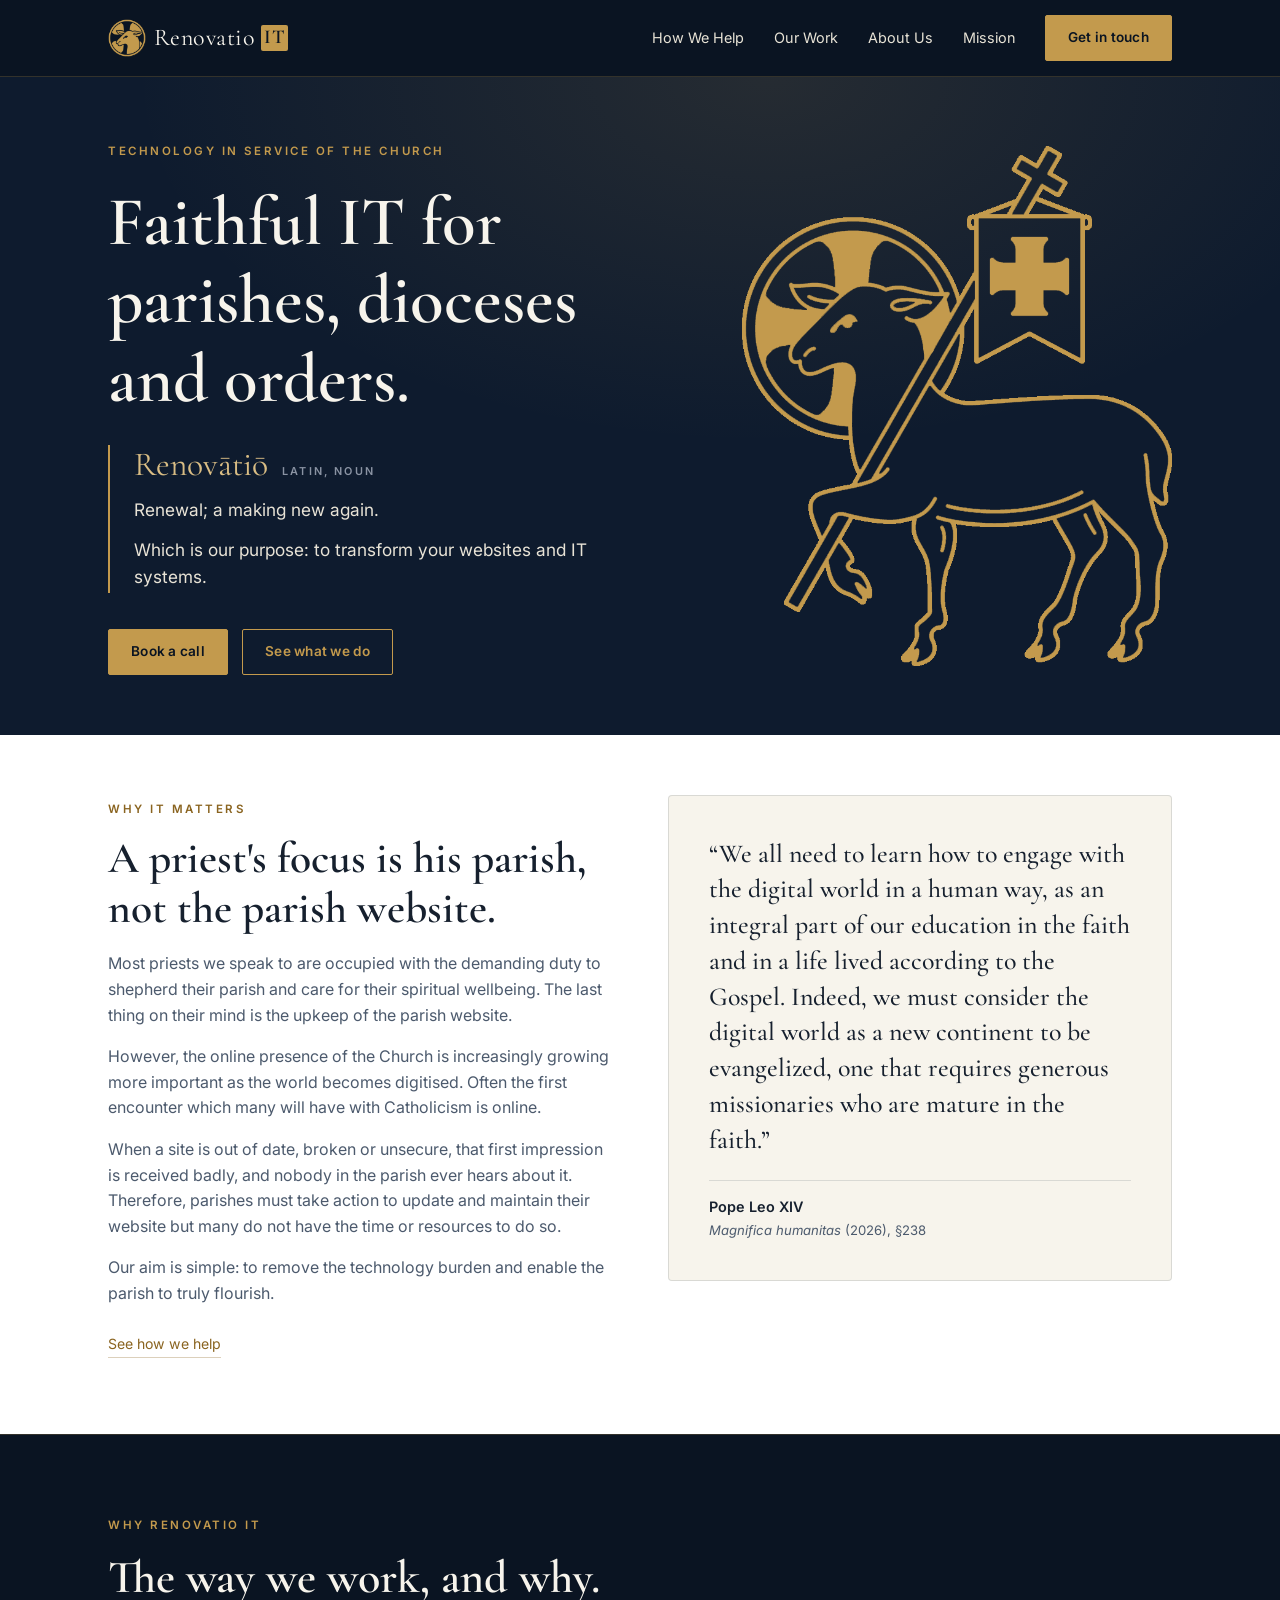
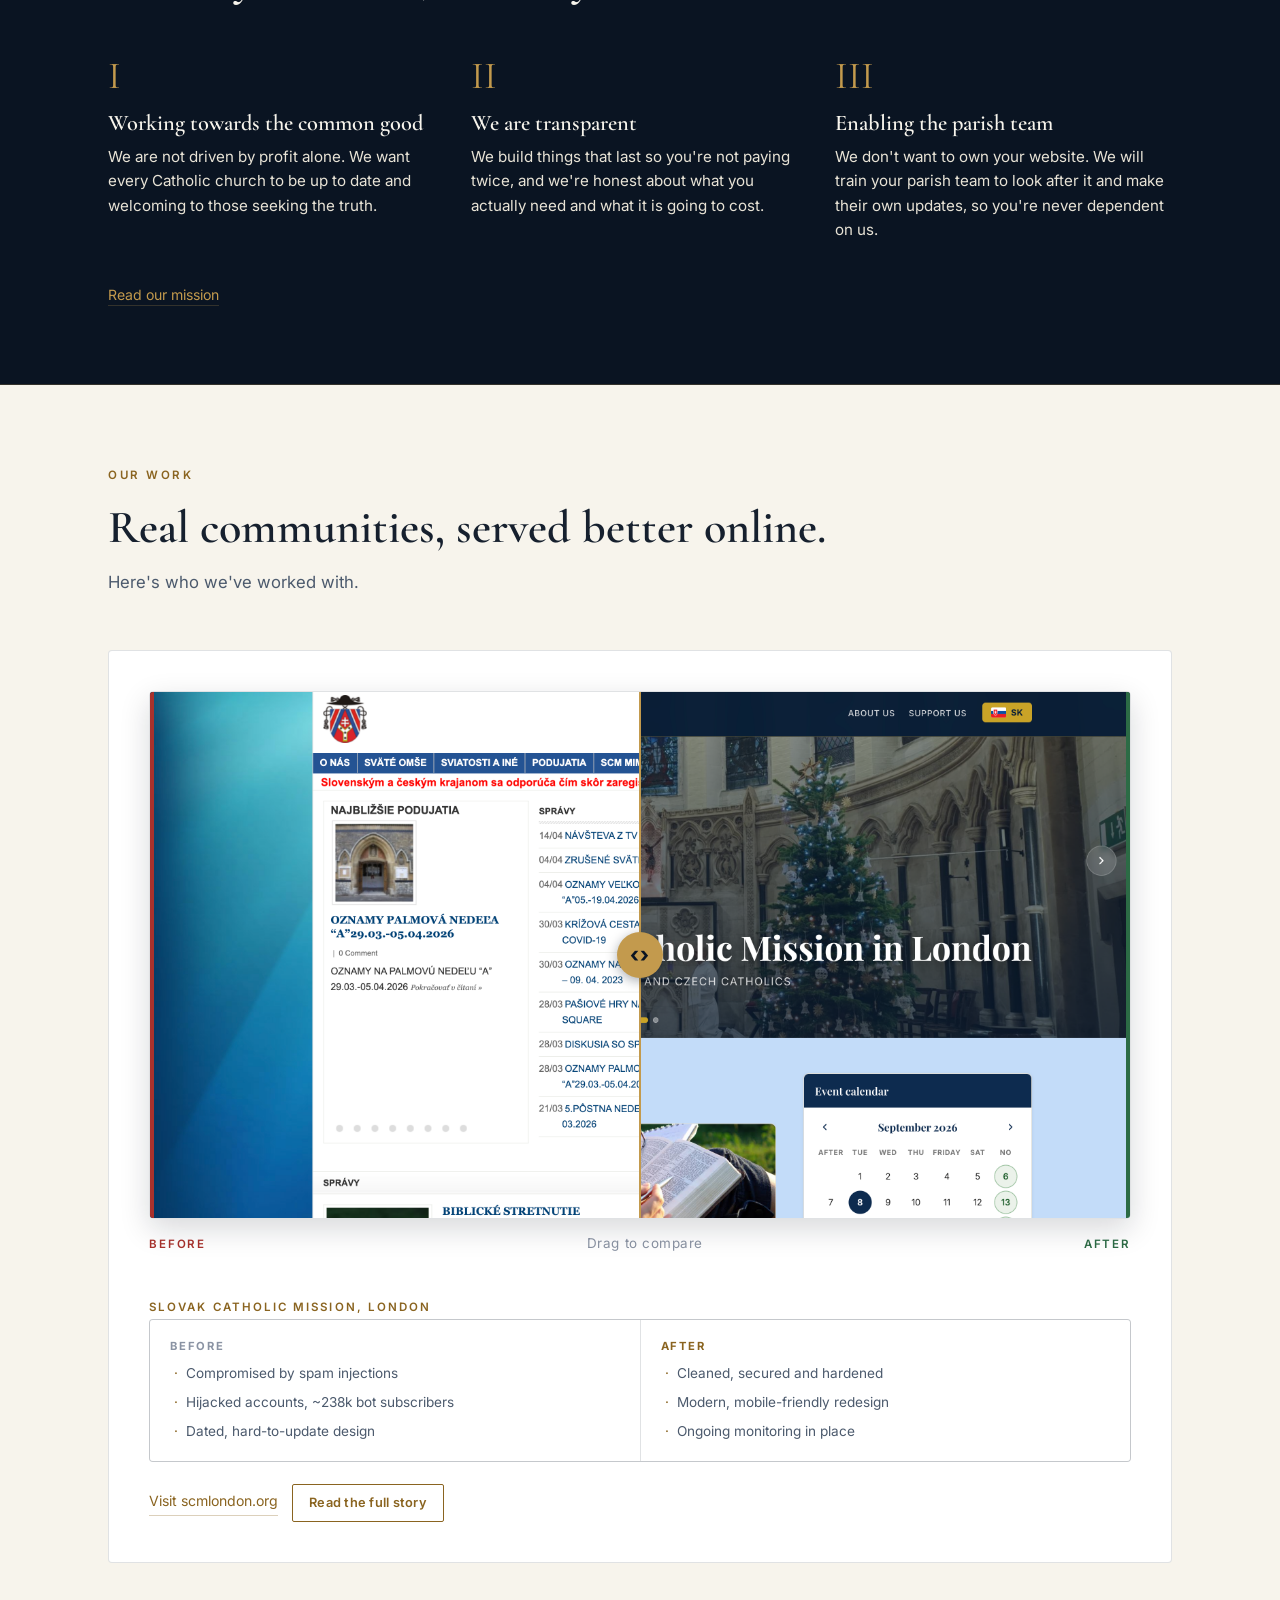
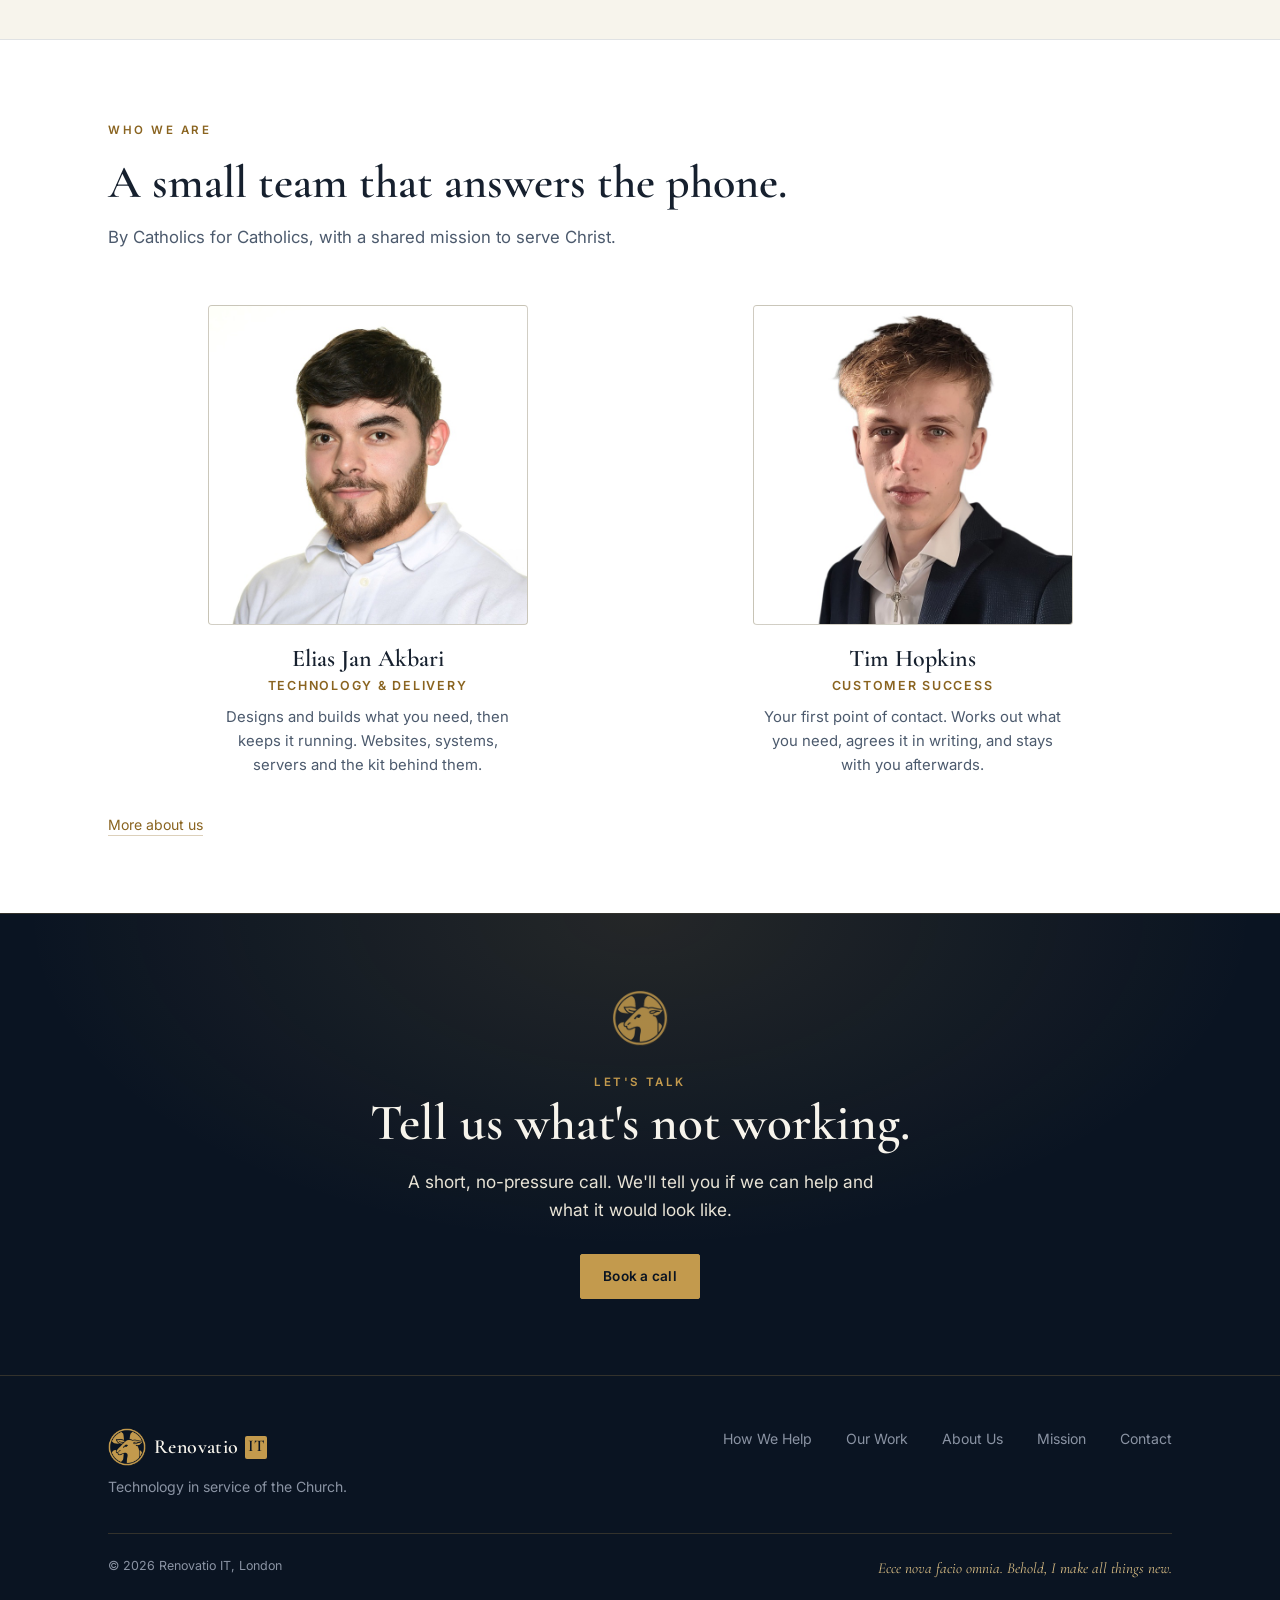
==== commit 502e188e: "Text corrections" ====
--- a/index.html
+++ b/index.html
@@ -16,16 +16,16 @@
 <header class="site">
   <div class="wrap">
     <nav class="site">
-      <a class="brand" href="index.html">
+      <a class="brand" href="/">
         <img class="mark" src="assets/img/renovatio-mark.png" alt="" width="38" height="38">
         Renovatio<span class="it">IT</span>
       </a>
       <div class="navlinks">
-        <a href="how-we-help.html">How We Help</a>
-        <a href="work.html">Our Work</a>
-        <a href="about.html">About Us</a>
-        <a href="mission.html">Mission</a>
-        <a class="btn btn-gold" href="contact.html">Get in touch</a>
+        <a href="/how-we-help/">How We Help</a>
+        <a href="/work/">Our Work</a>
+        <a href="/about/">About Us</a>
+        <a href="/mission/">Mission</a>
+        <a class="btn btn-gold" href="/contact/">Get in touch</a>
       </div>
       <button class="menu-btn" aria-label="Menu" aria-controls="navlinks">☰</button>
     </nav>
@@ -46,8 +46,8 @@
           <p class="etym-note">Which is our purpose: to transform your websites and IT systems.</p>
         </div>
         <div class="hero-cta">
-          <a class="btn btn-gold" href="contact.html">Book a call</a>
-          <a class="btn btn-ghost" href="how-we-help.html">See what we do</a>
+          <a class="btn btn-gold" href="/contact/">Book a call</a>
+          <a class="btn btn-ghost" href="/how-we-help/">See what we do</a>
         </div>
       </div>
       <img class="hero-art" src="assets/img/Agnus-Dei.png"
@@ -61,11 +61,11 @@
       <div class="prose">
         <span class="eyebrow">Why it matters</span>
         <h2>A priest's focus is his parish, not the parish website.</h2>
-        <p>Most priests we speak to are occupied with the demanding duty to shepherd their parish and care for the spiritual wellbeing. The last thing in their mind is the upkeep of the parish website.</p>
+        <p>Most priests we speak to are occupied with the demanding duty to shepherd their parish and care for their spiritual wellbeing. The last thing on their mind is the upkeep of the parish website.</p>
         <p>However, the online presence of the Church is increasingly growing more important as the world becomes digitised. Often the first encounter which many will have with Catholicism is online.</p>
         <p>When a site is out of date, broken or unsecure, that first impression is received badly, and nobody in the parish ever hears about it. Therefore, parishes must take action to update and maintain their website but many do not have the time or resources to do so.</p>
         <p>Our aim is simple: to remove the technology burden and enable the parish to truly flourish.</p>
-        <a class="visit" href="how-we-help.html">See how we help</a>
+        <a class="visit" href="/how-we-help/">See how we help</a>
       </div>
       <figure class="panel quote-card">
         <blockquote>“We all need to learn how to engage with the digital world in a human way, as an integral part of our education in the faith and in a life lived according to the Gospel. Indeed, we must consider the digital world as a new continent to be evangelized, one that requires generous missionaries who are mature in the faith.”</blockquote>
@@ -101,7 +101,7 @@
           <p>We don't want to own your website. We will train your parish team to look after it and make their own updates, so you're never dependent on us.</p>
         </div>
       </div>
-      <p class="sec-more"><a class="visit" href="mission.html">Read our mission</a></p>
+      <p class="sec-more"><a class="visit" href="/mission/">Read our mission</a></p>
     </div>
   </section>
 
@@ -154,7 +154,7 @@
           </div>
           <div class="links">
             <a class="visit" href="https://www.scmlondon.org/" target="_blank" rel="noopener">Visit scmlondon.org</a>
-            <a class="btn btn-ghost" href="work.html" style="padding:8px 16px;font-size:.8rem">Read the full story</a>
+            <a class="btn btn-ghost" href="/work/" style="padding:8px 16px;font-size:.8rem">Read the full story</a>
           </div>
         </div>
       </div>
@@ -187,7 +187,7 @@
           <p>Your first point of contact. Works out what you need, agrees it in writing, and stays with you afterwards.</p>
         </div>
       </div>
-      <p style="margin-top:34px"><a class="visit" href="about.html">More about us</a></p>
+      <p style="margin-top:34px"><a class="visit" href="/about/">More about us</a></p>
     </div>
   </section>
 
@@ -198,7 +198,7 @@
       <span class="eyebrow">Let's talk</span>
       <h2>Tell us what's not working.</h2>
       <p>A short, no-pressure call. We'll tell you if we can help and what it would look like.</p>
-      <a class="btn btn-gold" href="contact.html">Book a call</a>
+      <a class="btn btn-gold" href="/contact/">Book a call</a>
     </div>
   </section>
 
@@ -208,18 +208,18 @@
   <div class="wrap">
     <div class="foot-grid">
       <div>
-        <a class="brand serif" href="index.html">
+        <a class="brand serif" href="/">
           <img class="mark" src="assets/img/renovatio-mark.png" alt="">
           Renovatio<span class="it">IT</span>
         </a>
         <p class="foot-tag">Technology in service of the Church.</p>
       </div>
       <div class="foot-nav">
-        <a href="how-we-help.html">How We Help</a>
-        <a href="work.html">Our Work</a>
-        <a href="about.html">About Us</a>
-        <a href="mission.html">Mission</a>
-        <a href="contact.html">Contact</a>
+        <a href="/how-we-help/">How We Help</a>
+        <a href="/work/">Our Work</a>
+        <a href="/about/">About Us</a>
+        <a href="/mission/">Mission</a>
+        <a href="/contact/">Contact</a>
       </div>
     </div>
     <div class="foot-note">
@@ -230,5 +230,6 @@
 </footer>
 
 <script src="assets/js/site.js"></script>
+<!-- Cloudflare Web Analytics --><script type='module' src='https://static.cloudflareinsights.com/beacon.min.js' data-cf-beacon='{"token": "ae1b24069df44cdcb2edb2a5f4bd0624"}'></script><!-- End Cloudflare Web Analytics -->
 </body>
 </html>
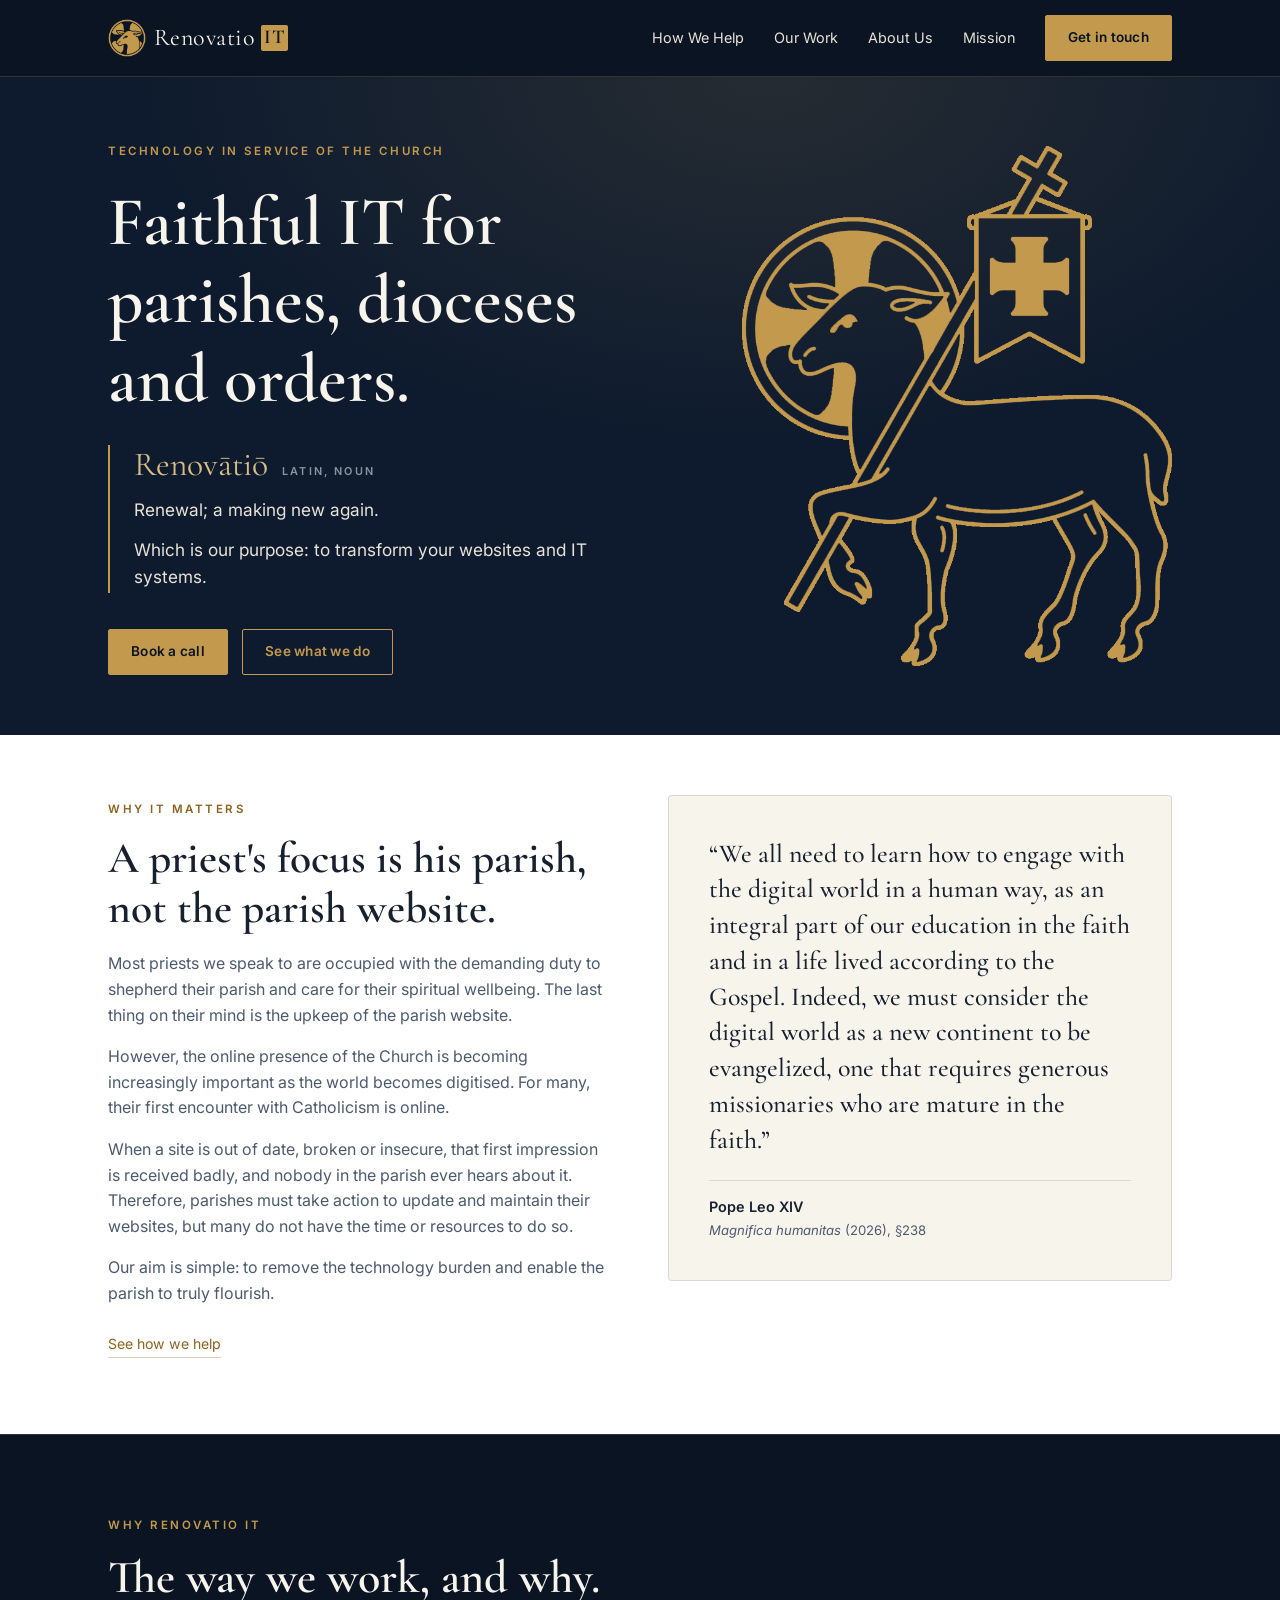
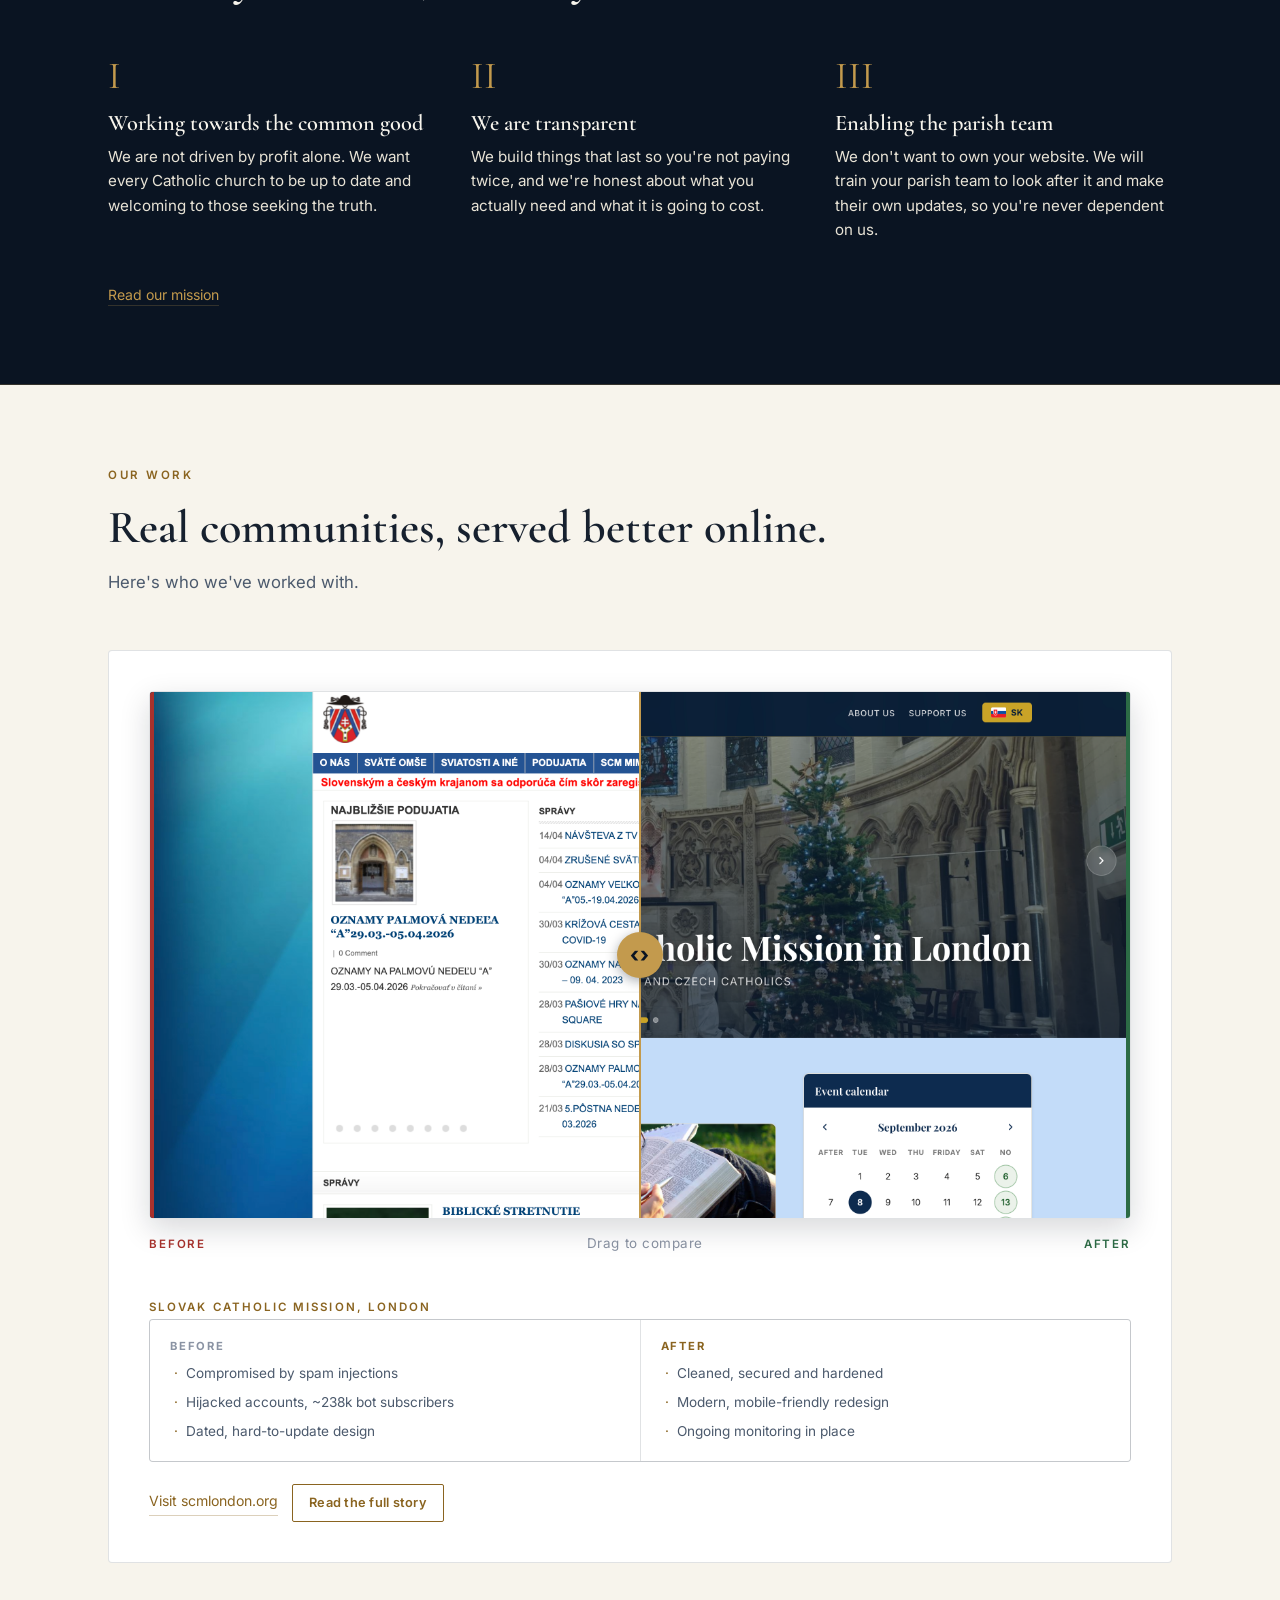
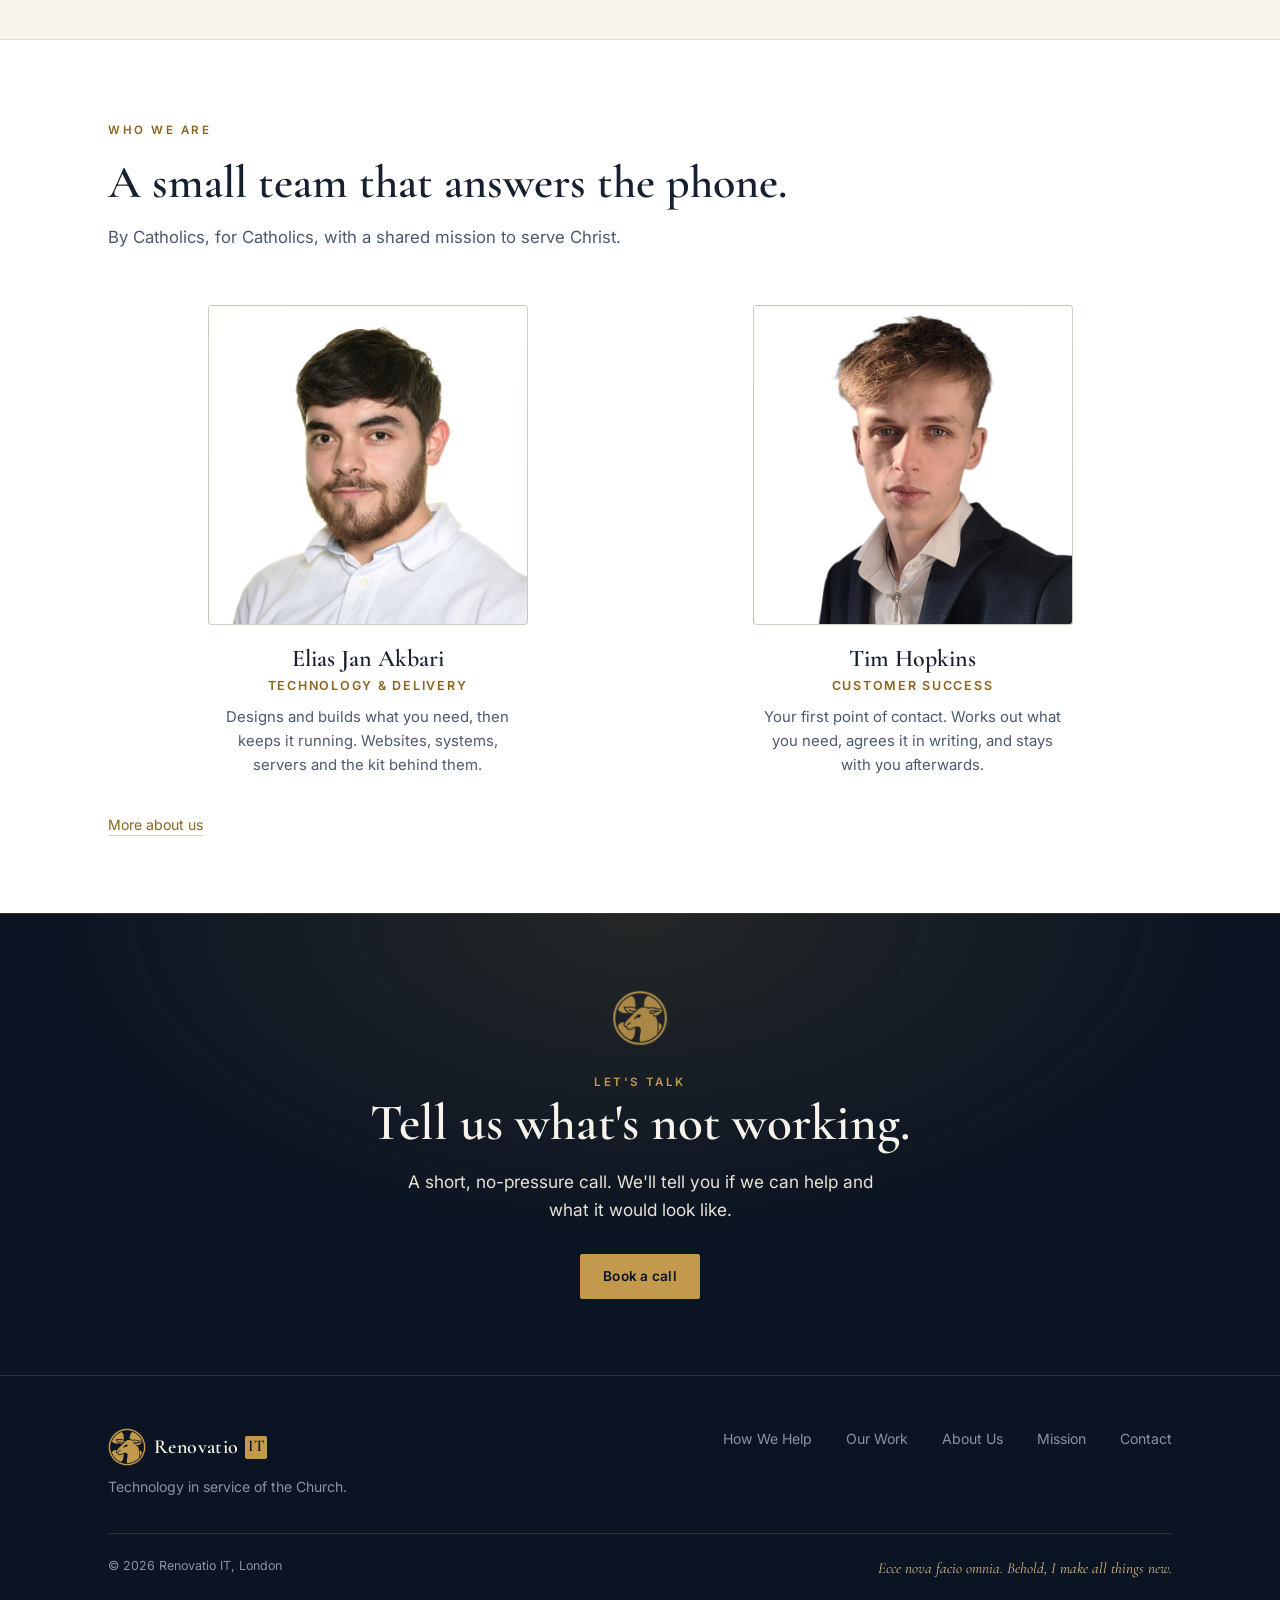
==== commit 6d50d2f2: "Spelling and grammar changes" ====
--- a/index.html
+++ b/index.html
@@ -62,8 +62,8 @@
         <span class="eyebrow">Why it matters</span>
         <h2>A priest's focus is his parish, not the parish website.</h2>
         <p>Most priests we speak to are occupied with the demanding duty to shepherd their parish and care for their spiritual wellbeing. The last thing on their mind is the upkeep of the parish website.</p>
-        <p>However, the online presence of the Church is increasingly growing more important as the world becomes digitised. Often the first encounter which many will have with Catholicism is online.</p>
-        <p>When a site is out of date, broken or unsecure, that first impression is received badly, and nobody in the parish ever hears about it. Therefore, parishes must take action to update and maintain their website but many do not have the time or resources to do so.</p>
+        <p>However, the online presence of the Church is becoming increasingly important as the world becomes digitised. For many, their first encounter with Catholicism is online.</p>
+        <p>When a site is out of date, broken or insecure, that first impression is received badly, and nobody in the parish ever hears about it. Therefore, parishes must take action to update and maintain their websites, but many do not have the time or resources to do so.</p>
         <p>Our aim is simple: to remove the technology burden and enable the parish to truly flourish.</p>
         <a class="visit" href="/how-we-help/">See how we help</a>
       </div>
@@ -167,7 +167,7 @@
       <div class="sec-head sec-head--wide">
         <span class="eyebrow">Who we are</span>
         <h2>A small team that answers the phone.</h2>
-        <p>By Catholics for Catholics, with a shared mission to serve Christ.</p>
+        <p>By Catholics, for Catholics, with a shared mission to serve Christ.</p>
       </div>
       <div class="grid-2">
         <div class="member">
